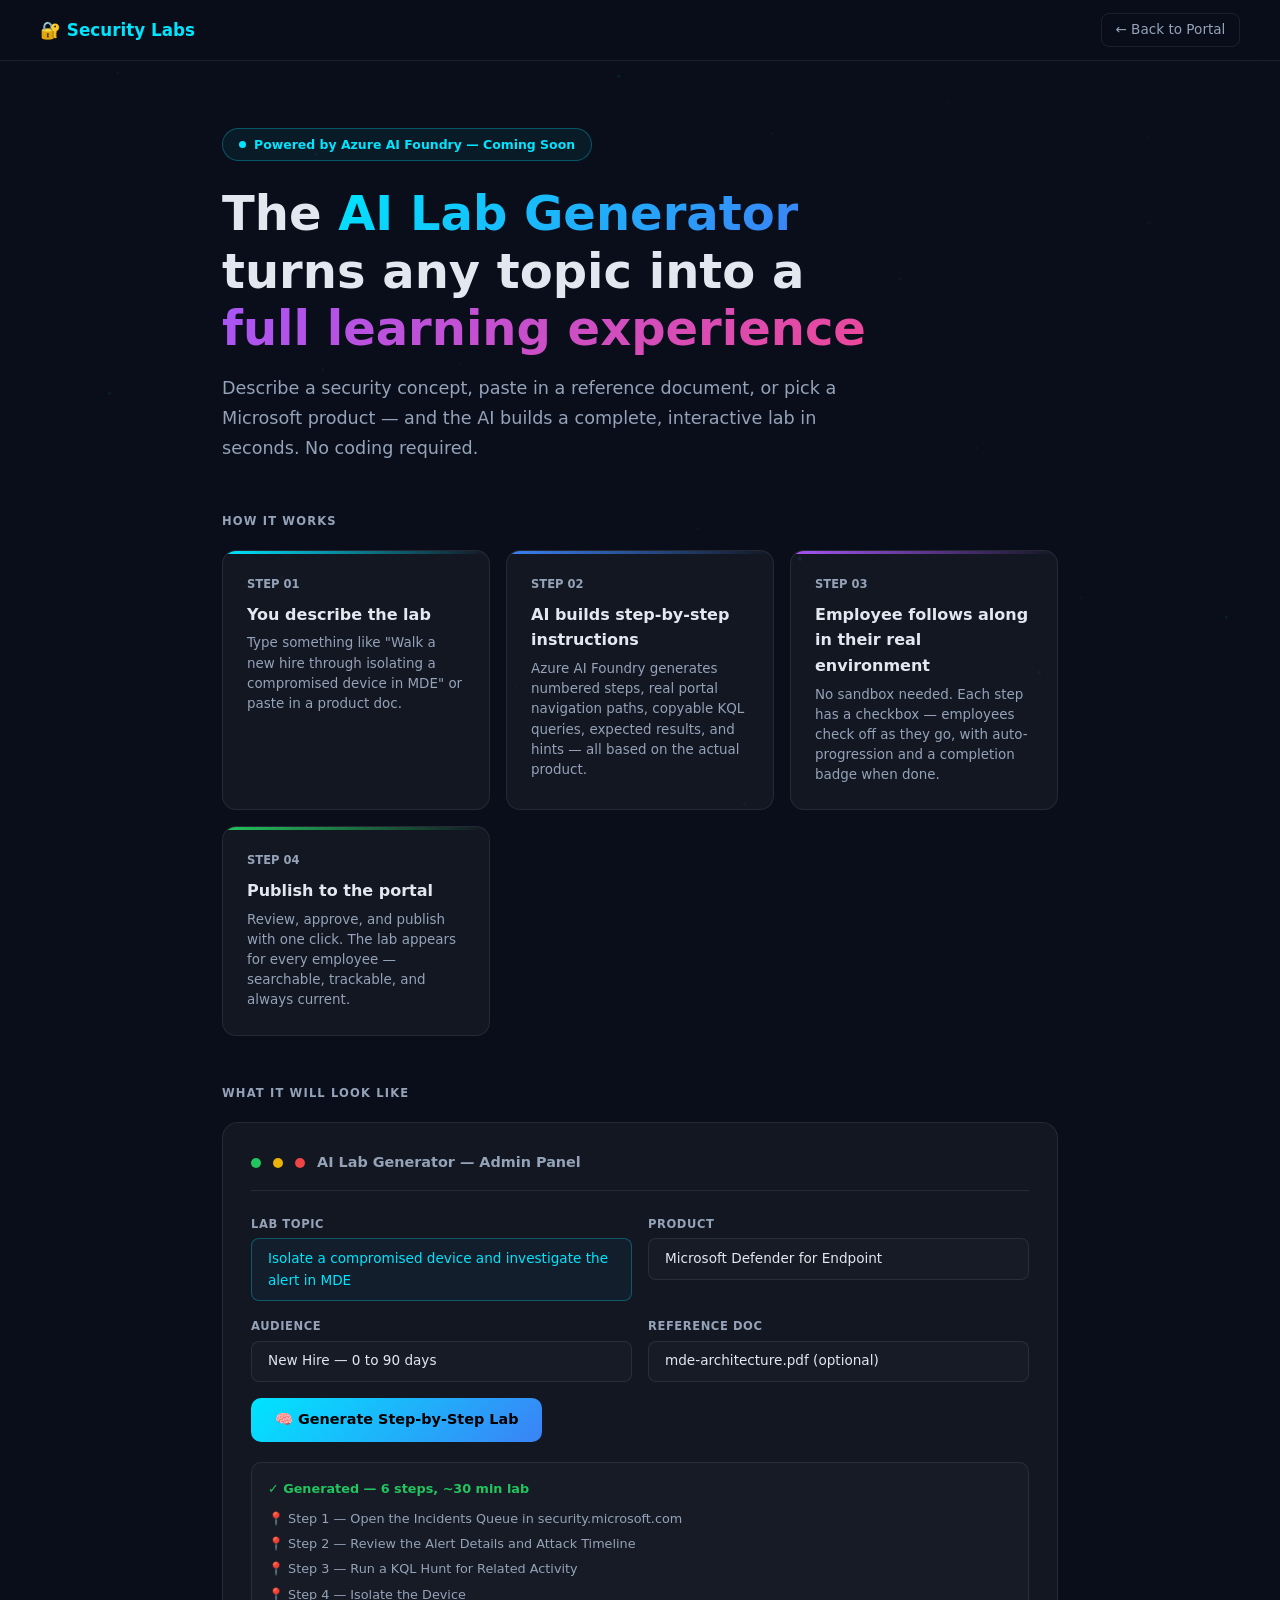
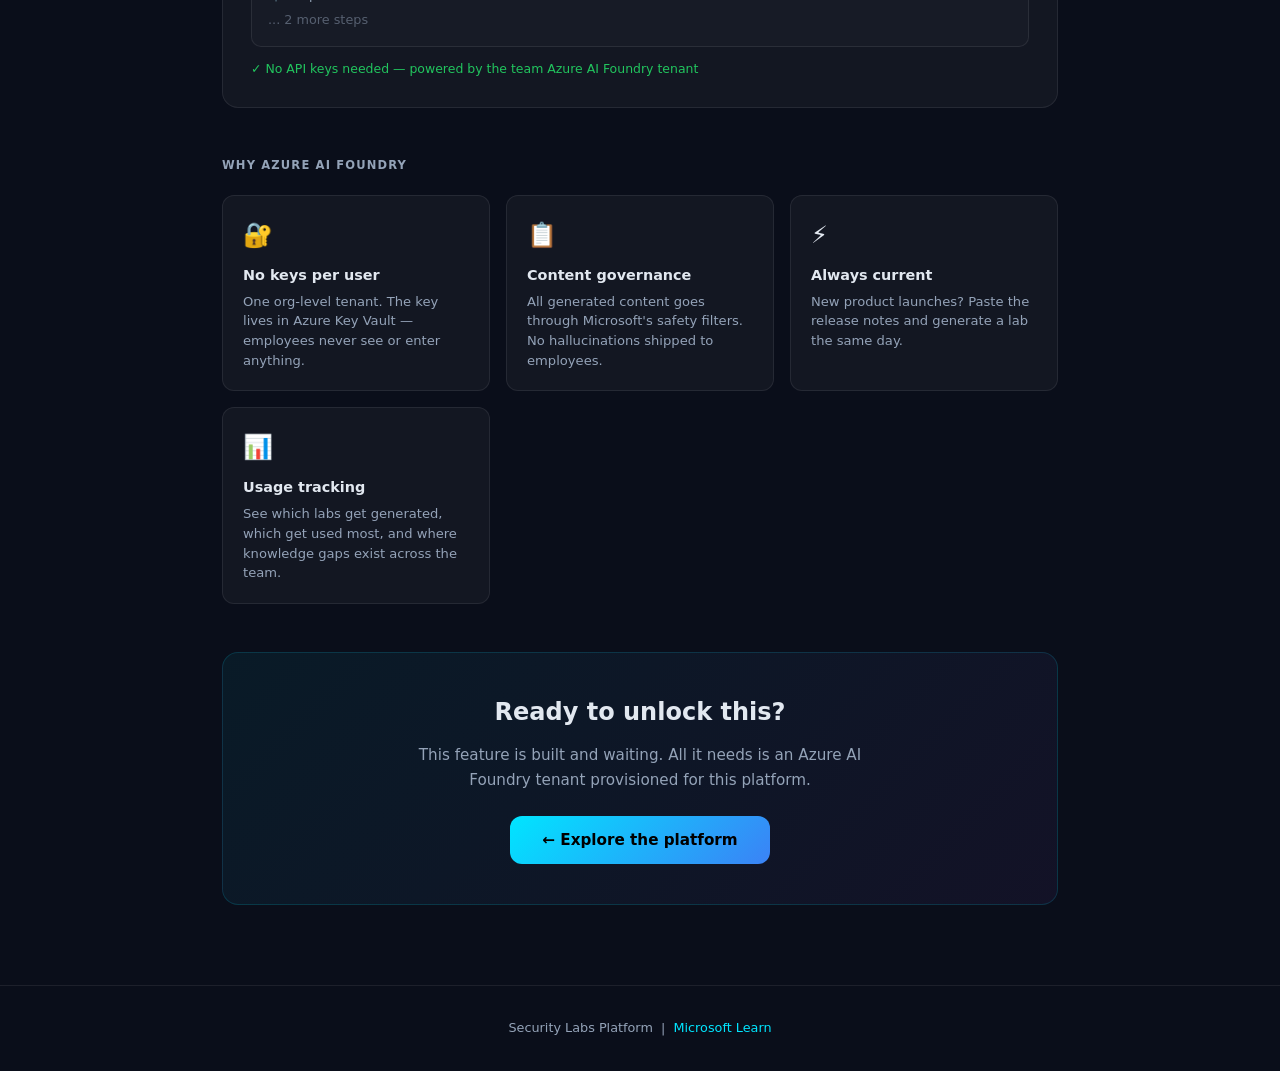
==== admin/index.html @ a8f0d3ee "Add hands-on step-by-step lab + update AI Generator preview - New lab: Investigate an MDE Alert (6 s" ====
<!DOCTYPE html>
<html lang="en">
<head>
<meta charset="UTF-8">
<meta name="viewport" content="width=device-width, initial-scale=1.0">
<title>AI Lab Generator — Coming Soon</title>
<style>
*,*::before,*::after{box-sizing:border-box;margin:0;padding:0}
:root{--bg:#0a0e1a;--bg2:#111827;--cyan:#00e5ff;--blue:#3b82f6;--purple:#a855f7;--green:#22c55e;--pink:#ec4899;--text:#e2e8f0;--text-dim:#94a3b8;--glass:rgba(255,255,255,.04);--border:rgba(255,255,255,.08)}
body{background:var(--bg);color:var(--text);font-family:'Segoe UI',system-ui,sans-serif;line-height:1.6;min-height:100vh}
::-webkit-scrollbar{width:6px}::-webkit-scrollbar-track{background:var(--bg)}::-webkit-scrollbar-thumb{background:rgba(0,229,255,.3);border-radius:3px}
nav{position:fixed;top:0;left:0;right:0;z-index:100;background:rgba(10,14,26,.92);backdrop-filter:blur(20px);border-bottom:1px solid var(--border);padding:0 2rem}
.nav-inner{max-width:1200px;margin:0 auto;display:flex;align-items:center;height:60px;gap:1rem}
.logo{font-size:1.05rem;font-weight:700;color:var(--cyan)}
.back{color:var(--text-dim);text-decoration:none;font-size:.85rem;margin-left:auto;padding:.35rem .85rem;border-radius:8px;border:1px solid var(--border);transition:all .2s}
.back:hover{color:var(--cyan);border-color:var(--cyan)}
#particles-canvas{position:fixed;top:0;left:0;width:100%;height:100%;pointer-events:none;z-index:0;opacity:.2}
.page{position:relative;z-index:1;max-width:900px;margin:0 auto;padding:8rem 2rem 5rem}

/* HERO */
.badge{display:inline-flex;align-items:center;gap:.5rem;padding:.35rem 1rem;border-radius:99px;border:1px solid rgba(0,229,255,.3);background:rgba(0,229,255,.06);font-size:.78rem;font-weight:600;color:var(--cyan);margin-bottom:1.5rem}
.badge .dot{width:7px;height:7px;border-radius:50%;background:var(--cyan);animation:pulse 2s infinite}
@keyframes pulse{0%,100%{opacity:1;transform:scale(1)}50%{opacity:.5;transform:scale(1.4)}}
h1{font-size:clamp(2rem,5vw,3rem);font-weight:800;line-height:1.2;margin-bottom:1rem}
h1 .g1{background:linear-gradient(135deg,var(--cyan),var(--blue));-webkit-background-clip:text;-webkit-text-fill-color:transparent}
h1 .g2{background:linear-gradient(135deg,var(--purple),var(--pink));-webkit-background-clip:text;-webkit-text-fill-color:transparent}
.hero-sub{font-size:1.1rem;color:var(--text-dim);max-width:620px;margin-bottom:3rem;line-height:1.7}

/* WHAT IT DOES */
.section-label{font-size:.72rem;font-weight:700;letter-spacing:.1em;text-transform:uppercase;color:var(--text-dim);margin-bottom:1.25rem}
.flow{display:grid;grid-template-columns:repeat(auto-fit,minmax(220px,1fr));gap:1rem;margin-bottom:3rem}
.flow-step{background:var(--glass);border:1px solid var(--border);border-radius:14px;padding:1.5rem;position:relative;overflow:hidden}
.flow-step::before{content:'';position:absolute;top:0;left:0;right:0;height:3px}
.flow-step.s1::before{background:linear-gradient(90deg,var(--cyan),transparent)}
.flow-step.s2::before{background:linear-gradient(90deg,var(--blue),transparent)}
.flow-step.s3::before{background:linear-gradient(90deg,var(--purple),transparent)}
.flow-step.s4::before{background:linear-gradient(90deg,var(--green),transparent)}
.step-num{font-size:.72rem;font-weight:700;color:var(--text-dim);margin-bottom:.5rem}
.step-title{font-size:1rem;font-weight:700;margin-bottom:.4rem}
.step-desc{font-size:.84rem;color:var(--text-dim);line-height:1.5}

/* MOCKUP */
.mockup{background:var(--glass);border:1px solid var(--border);border-radius:16px;padding:1.75rem;margin-bottom:3rem}
.mockup-header{display:flex;align-items:center;gap:.75rem;margin-bottom:1.5rem;padding-bottom:1rem;border-bottom:1px solid var(--border)}
.mockup-dot{width:10px;height:10px;border-radius:50%}
.mockup-title{font-size:.9rem;font-weight:600;color:var(--text-dim)}
.mockup-fields{display:grid;grid-template-columns:1fr 1fr;gap:1rem;margin-bottom:1rem}
@media(max-width:600px){.mockup-fields{grid-template-columns:1fr}}
.mfield{display:flex;flex-direction:column;gap:.3rem}
.mfield label{font-size:.72rem;font-weight:600;color:var(--text-dim);text-transform:uppercase;letter-spacing:.05em}
.mfield .mval{padding:.55rem 1rem;border-radius:8px;border:1px solid var(--border);background:rgba(255,255,255,.02);font-size:.85rem;color:var(--text)}
.mfield .mval.accent{border-color:rgba(0,229,255,.3);color:var(--cyan);background:rgba(0,229,255,.04)}
.mockup-btn{display:inline-flex;align-items:center;gap:.5rem;padding:.65rem 1.5rem;border-radius:10px;background:linear-gradient(135deg,var(--cyan),var(--blue));color:#000;font-size:.9rem;font-weight:700;border:none;cursor:default}
.no-key-note{display:flex;align-items:center;gap:.5rem;font-size:.78rem;color:var(--green);margin-top:.75rem}

/* WHY FOUNDRY */
.why-grid{display:grid;grid-template-columns:repeat(auto-fit,minmax(240px,1fr));gap:1rem;margin-bottom:3rem}
.why-card{background:var(--glass);border:1px solid var(--border);border-radius:12px;padding:1.25rem}
.why-icon{font-size:1.5rem;margin-bottom:.6rem}
.why-title{font-size:.9rem;font-weight:700;margin-bottom:.3rem}
.why-desc{font-size:.82rem;color:var(--text-dim);line-height:1.5}

/* CTA */
.cta{background:linear-gradient(135deg,rgba(0,229,255,.06),rgba(168,85,247,.06));border:1px solid rgba(0,229,255,.15);border-radius:16px;padding:2.5rem;text-align:center}
.cta h2{font-size:1.5rem;font-weight:800;margin-bottom:.75rem}
.cta p{color:var(--text-dim);margin-bottom:1.5rem;max-width:500px;margin-left:auto;margin-right:auto;font-size:.95rem}
.cta-btn{display:inline-flex;align-items:center;gap:.5rem;padding:.75rem 2rem;border-radius:12px;background:linear-gradient(135deg,var(--cyan),var(--blue));color:#000;font-size:.95rem;font-weight:700;text-decoration:none;transition:all .2s}
.cta-btn:hover{transform:translateY(-2px);box-shadow:0 8px 32px rgba(0,229,255,.25)}
footer{text-align:center;padding:2rem;border-top:1px solid var(--border);font-size:.8rem;color:var(--text-dim);position:relative;z-index:1}
footer a{color:var(--cyan);text-decoration:none}
@keyframes fadeUp{from{opacity:0;transform:translateY(20px)}to{opacity:1;transform:translateY(0)}}
.page>*{animation:fadeUp .5s ease forwards;opacity:0}
.page>*:nth-child(1){animation-delay:.05s}
.page>*:nth-child(2){animation-delay:.1s}
.page>*:nth-child(3){animation-delay:.15s}
.page>*:nth-child(4){animation-delay:.2s}
.page>*:nth-child(5){animation-delay:.25s}
.page>*:nth-child(6){animation-delay:.3s}
.page>*:nth-child(7){animation-delay:.35s}
</style>
</head>
<body>
<canvas id="particles-canvas"></canvas>
<nav><div class="nav-inner">
  <div class="logo">🔐 Security Labs</div>
  <a href="../index.html" class="back">← Back to Portal</a>
</div></nav>

<div class="page">

  <div class="badge"><span class="dot"></span> Powered by Azure AI Foundry — Coming Soon</div>

  <h1>The <span class="g1">AI Lab Generator</span><br>turns any topic into a<br><span class="g2">full learning experience</span></h1>
  <p class="hero-sub">Describe a security concept, paste in a reference document, or pick a Microsoft product — and the AI builds a complete, interactive lab in seconds. No coding required.</p>

  <p class="section-label">How it works</p>
  <div class="flow">
    <div class="flow-step s1">
      <div class="step-num">STEP 01</div>
      <div class="step-title">You describe the lab</div>
      <div class="step-desc">Type something like "Walk a new hire through isolating a compromised device in MDE" or paste in a product doc.</div>
    </div>
    <div class="flow-step s2">
      <div class="step-num">STEP 02</div>
      <div class="step-title">AI builds step-by-step instructions</div>
      <div class="step-desc">Azure AI Foundry generates numbered steps, real portal navigation paths, copyable KQL queries, expected results, and hints — all based on the actual product.</div>
    </div>
    <div class="flow-step s3">
      <div class="step-num">STEP 03</div>
      <div class="step-title">Employee follows along in their real environment</div>
      <div class="step-desc">No sandbox needed. Each step has a checkbox — employees check off as they go, with auto-progression and a completion badge when done.</div>
    </div>
    <div class="flow-step s4">
      <div class="step-num">STEP 04</div>
      <div class="step-title">Publish to the portal</div>
      <div class="step-desc">Review, approve, and publish with one click. The lab appears for every employee — searchable, trackable, and always current.</div>
    </div>
  </div>

  <p class="section-label">What it will look like</p>
  <div class="mockup">
    <div class="mockup-header">
      <div class="mockup-dot" style="background:#22c55e"></div>
      <div class="mockup-dot" style="background:#eab308"></div>
      <div class="mockup-dot" style="background:#ef4444"></div>
      <div class="mockup-title">AI Lab Generator — Admin Panel</div>
    </div>
    <div class="mockup-fields">
      <div class="mfield"><label>Lab Topic</label><div class="mval accent">Isolate a compromised device and investigate the alert in MDE</div></div>
      <div class="mfield"><label>Product</label><div class="mval">Microsoft Defender for Endpoint</div></div>
      <div class="mfield"><label>Audience</label><div class="mval">New Hire — 0 to 90 days</div></div>
      <div class="mfield"><label>Reference Doc</label><div class="mval">mde-architecture.pdf (optional)</div></div>
    </div>
    <div class="mockup-btn">🧠 Generate Step-by-Step Lab</div>
    <div style="margin-top:1.25rem;padding:1rem;background:rgba(255,255,255,.02);border:1px solid var(--border);border-radius:10px;font-size:.8rem">
      <div style="color:var(--green);font-weight:700;margin-bottom:.6rem">✓ Generated — 6 steps, ~30 min lab</div>
      <div style="color:var(--text-dim);display:flex;flex-direction:column;gap:.3rem">
        <div>📍 Step 1 — Open the Incidents Queue in security.microsoft.com</div>
        <div>📍 Step 2 — Review the Alert Details and Attack Timeline</div>
        <div>📍 Step 3 — Run a KQL Hunt for Related Activity</div>
        <div>📍 Step 4 — Isolate the Device</div>
        <div style="color:var(--text-dim);opacity:.5">... 2 more steps</div>
      </div>
    </div>
    <div class="no-key-note">✓ No API keys needed — powered by the team Azure AI Foundry tenant</div>
  </div>

  <p class="section-label">Why Azure AI Foundry</p>
  <div class="why-grid">
    <div class="why-card">
      <div class="why-icon">🔐</div>
      <div class="why-title">No keys per user</div>
      <div class="why-desc">One org-level tenant. The key lives in Azure Key Vault — employees never see or enter anything.</div>
    </div>
    <div class="why-card">
      <div class="why-icon">📋</div>
      <div class="why-title">Content governance</div>
      <div class="why-desc">All generated content goes through Microsoft's safety filters. No hallucinations shipped to employees.</div>
    </div>
    <div class="why-card">
      <div class="why-icon">⚡</div>
      <div class="why-title">Always current</div>
      <div class="why-desc">New product launches? Paste the release notes and generate a lab the same day.</div>
    </div>
    <div class="why-card">
      <div class="why-icon">📊</div>
      <div class="why-title">Usage tracking</div>
      <div class="why-desc">See which labs get generated, which get used most, and where knowledge gaps exist across the team.</div>
    </div>
  </div>

  <div class="cta">
    <h2>Ready to unlock this?</h2>
    <p>This feature is built and waiting. All it needs is an Azure AI Foundry tenant provisioned for this platform.</p>
    <a href="../index.html" class="cta-btn">← Explore the platform</a>
  </div>

</div>

<footer><p>Security Labs Platform &nbsp;|&nbsp; <a href="https://learn.microsoft.com" target="_blank">Microsoft Learn</a></p></footer>

<script>
const canvas = document.getElementById('particles-canvas');
const ctx = canvas.getContext('2d');
canvas.width = window.innerWidth; canvas.height = window.innerHeight;
window.addEventListener('resize', () => { canvas.width = window.innerWidth; canvas.height = window.innerHeight; });
const particles = Array.from({length:40}, () => ({
  x: Math.random()*canvas.width, y: Math.random()*canvas.height,
  vx:(Math.random()-.5)*.3, vy:(Math.random()-.5)*.3,
  size:Math.random()*1.5+.5,
  color:['#00e5ff','#3b82f6','#a855f7','#22c55e'][Math.floor(Math.random()*4)],
  alpha:Math.random()*.4+.1
}));
function hexToRgba(hex,a){hex=hex.replace('#','');const r=parseInt(hex.substring(0,2),16),g=parseInt(hex.substring(2,4),16),b=parseInt(hex.substring(4,6),16);return `rgba(${r},${g},${b},${a})`}
(function animate(){
  ctx.clearRect(0,0,canvas.width,canvas.height);
  particles.forEach(p=>{
    p.x+=p.vx; p.y+=p.vy;
    if(p.x<0||p.x>canvas.width)p.vx*=-1;
    if(p.y<0||p.y>canvas.height)p.vy*=-1;
    ctx.beginPath();ctx.arc(p.x,p.y,p.size,0,Math.PI*2);
    ctx.fillStyle=hexToRgba(p.color,p.alpha);ctx.fill();
  });
  requestAnimationFrame(animate);
})();
</script>
</body>
</html>
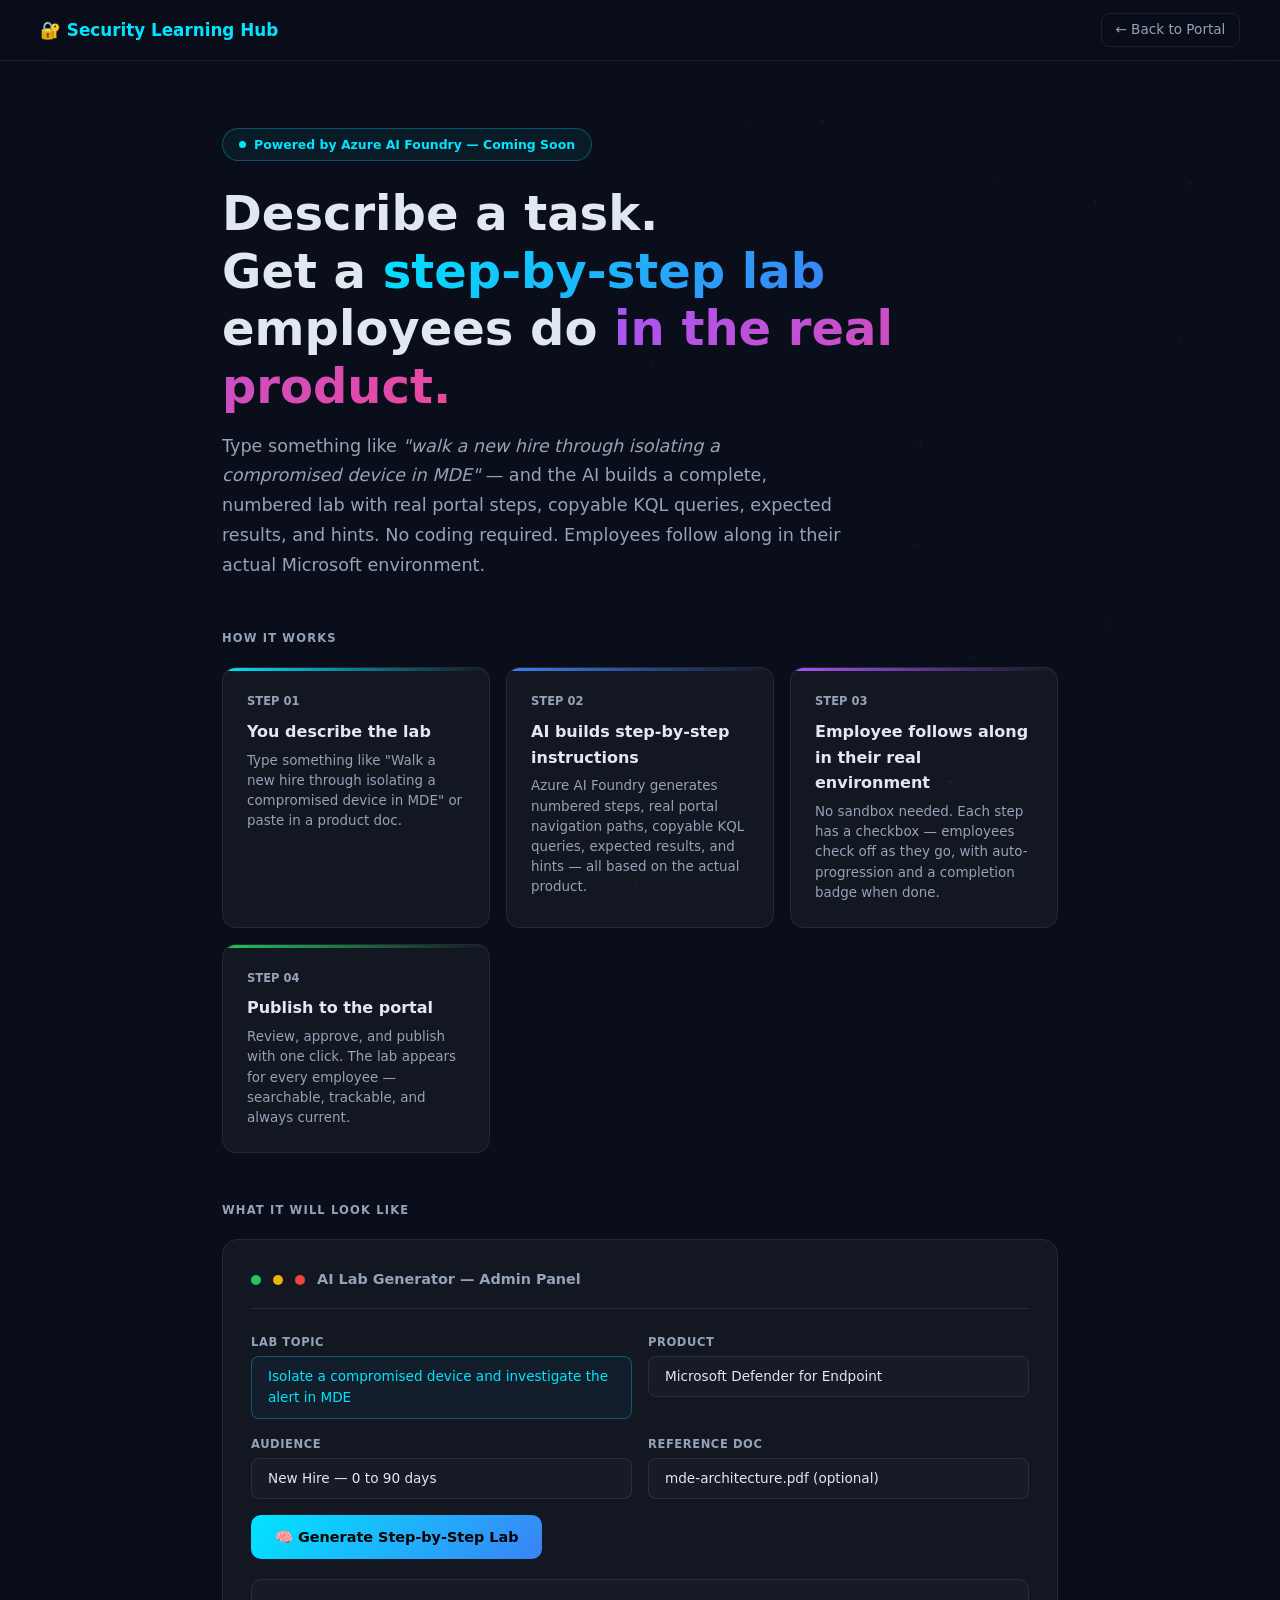
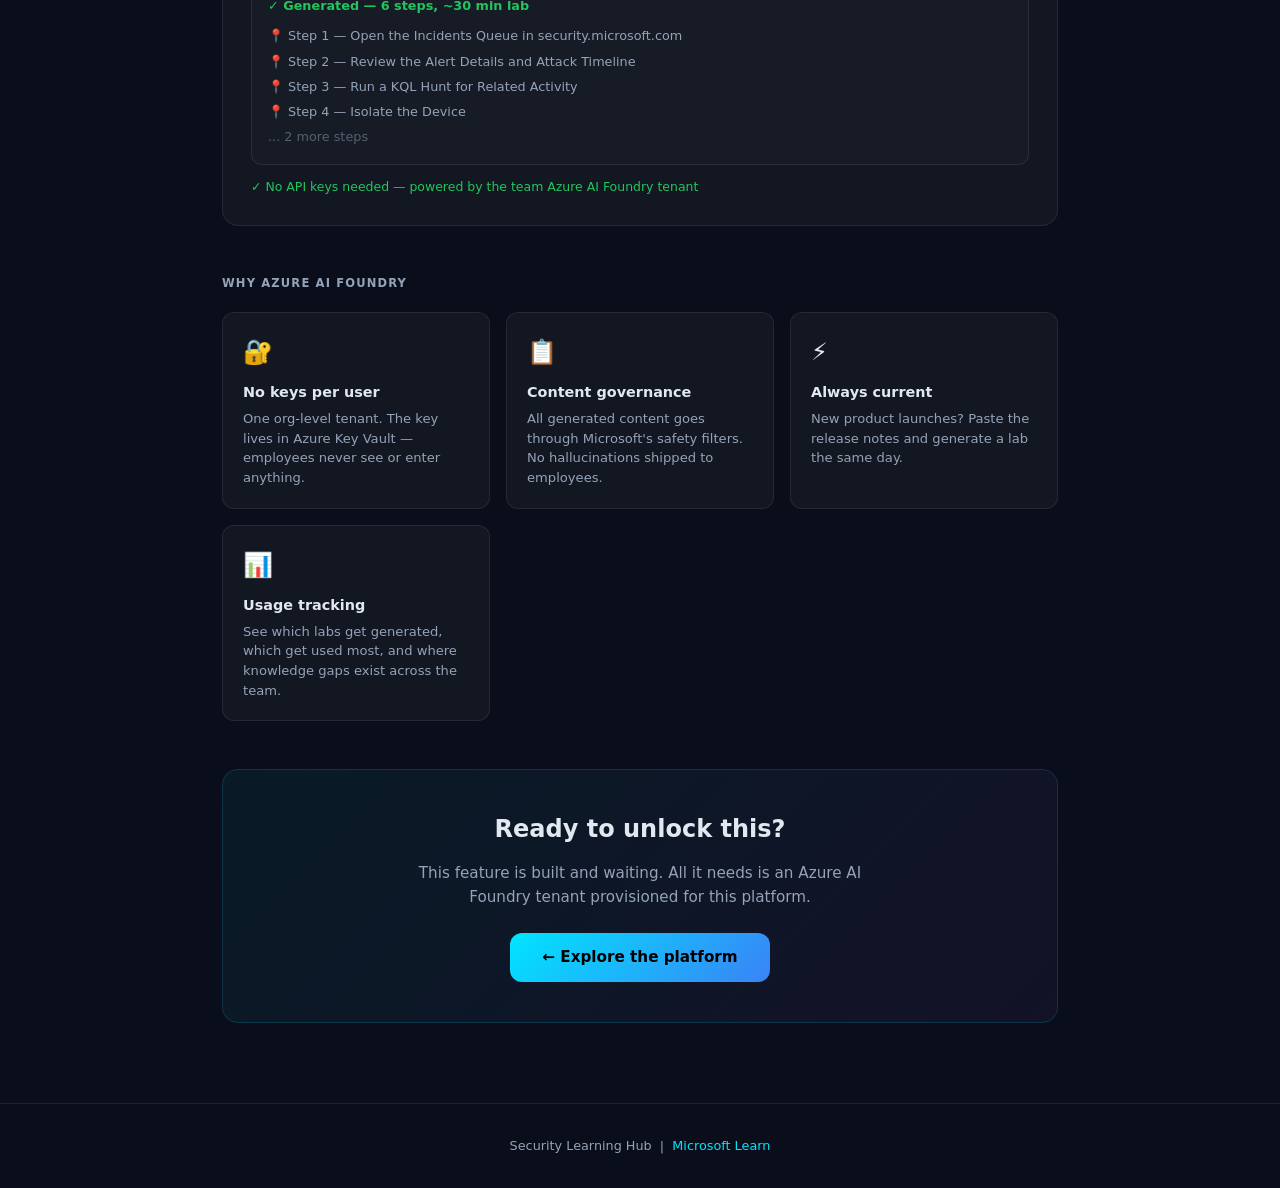
==== commit 05d96b11: "Rebrand to 'Your Security Learning Hub' + fix Hands On filter - Rename portal title, logo, hero, foo" ====
--- a/admin/index.html
+++ b/admin/index.html
@@ -82,7 +82,7 @@
 <body>
 <canvas id="particles-canvas"></canvas>
 <nav><div class="nav-inner">
-  <div class="logo">🔐 Security Labs</div>
+  <div class="logo">🔐 Security Learning Hub</div>
   <a href="../index.html" class="back">← Back to Portal</a>
 </div></nav>
 
@@ -90,8 +90,8 @@
 
   <div class="badge"><span class="dot"></span> Powered by Azure AI Foundry — Coming Soon</div>
 
-  <h1>The <span class="g1">AI Lab Generator</span><br>turns any topic into a<br><span class="g2">full learning experience</span></h1>
-  <p class="hero-sub">Describe a security concept, paste in a reference document, or pick a Microsoft product — and the AI builds a complete, interactive lab in seconds. No coding required.</p>
+  <h1>Describe a task.<br>Get a <span class="g1">step-by-step lab</span><br>employees do <span class="g2">in the real product.</span></h1>
+  <p class="hero-sub">Type something like <em>"walk a new hire through isolating a compromised device in MDE"</em> — and the AI builds a complete, numbered lab with real portal steps, copyable KQL queries, expected results, and hints. No coding required. Employees follow along in their actual Microsoft environment.</p>
 
   <p class="section-label">How it works</p>
   <div class="flow">
@@ -177,7 +177,7 @@
 
 </div>
 
-<footer><p>Security Labs Platform &nbsp;|&nbsp; <a href="https://learn.microsoft.com" target="_blank">Microsoft Learn</a></p></footer>
+<footer><p>Security Learning Hub &nbsp;|&nbsp; <a href="https://learn.microsoft.com" target="_blank">Microsoft Learn</a></p></footer>
 
 <script>
 const canvas = document.getElementById('particles-canvas');
@@ -206,3 +206,4 @@
 </script>
 </body>
 </html>
+
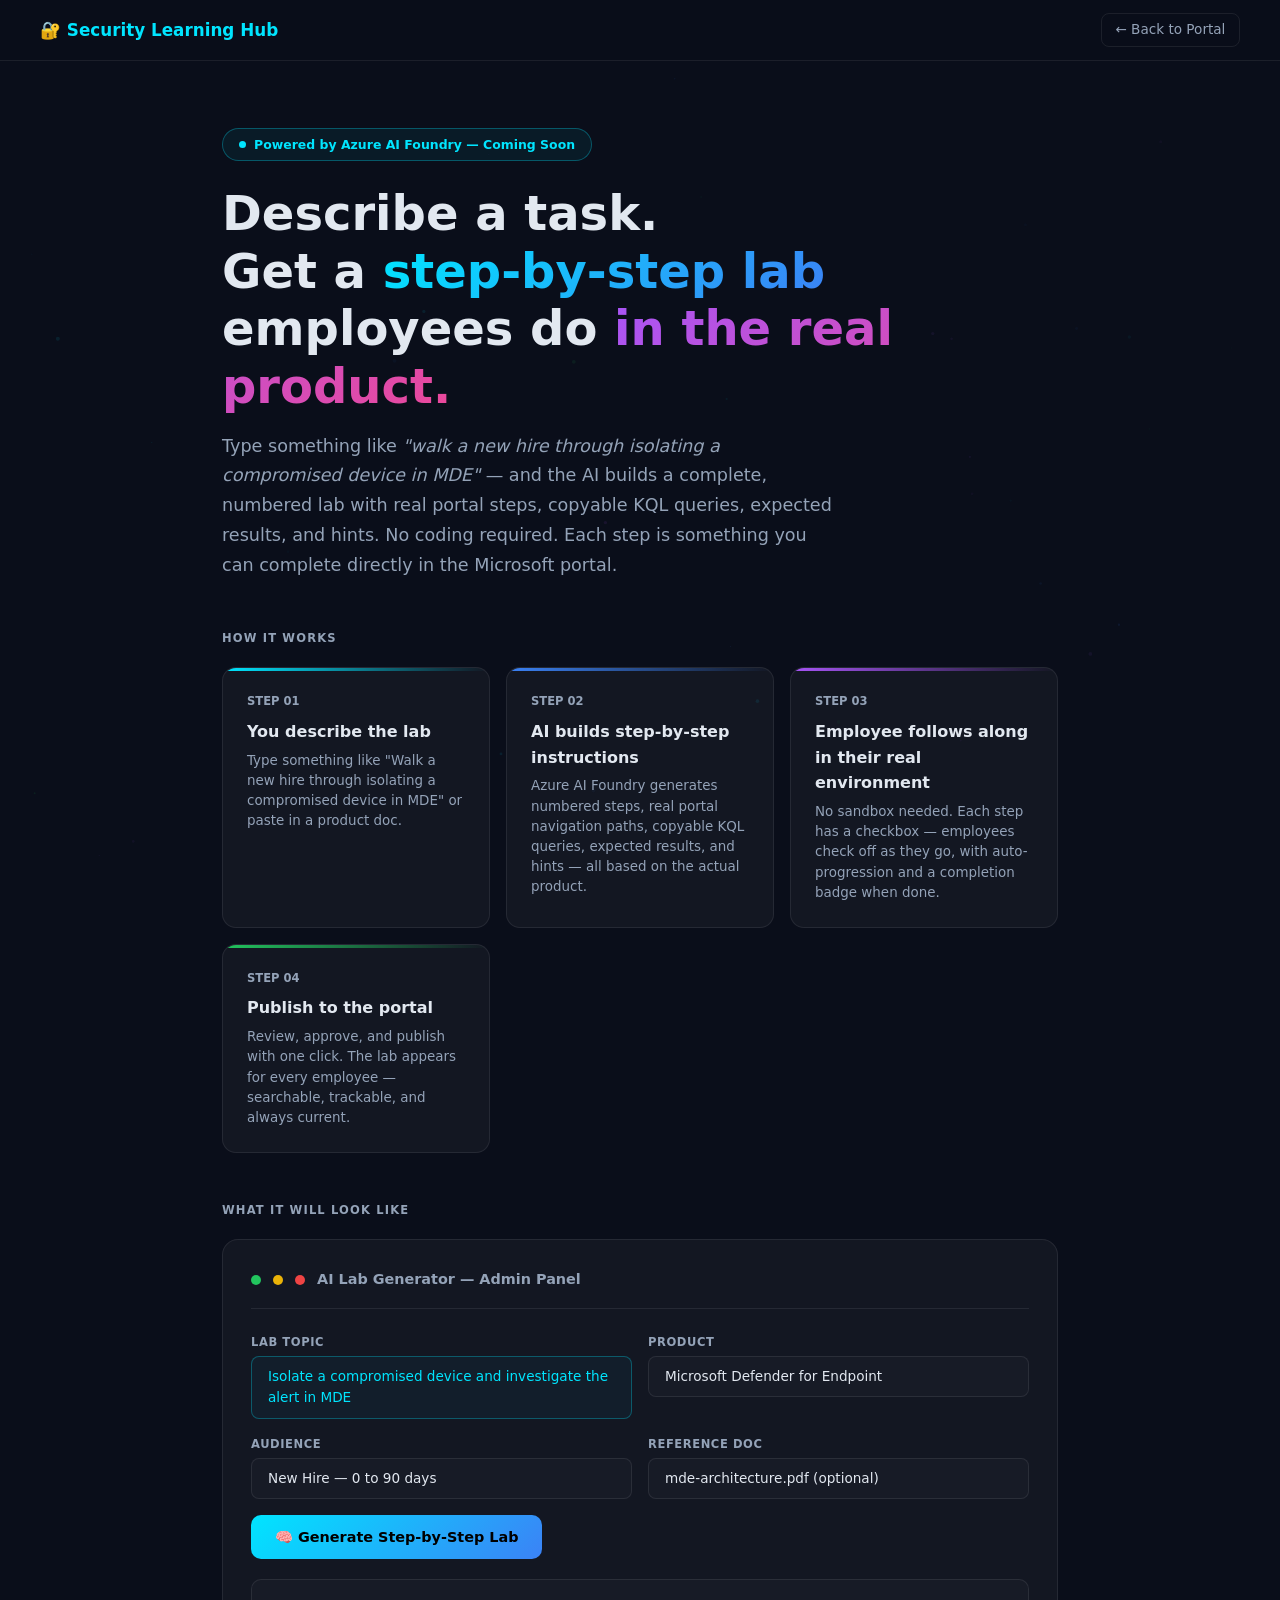
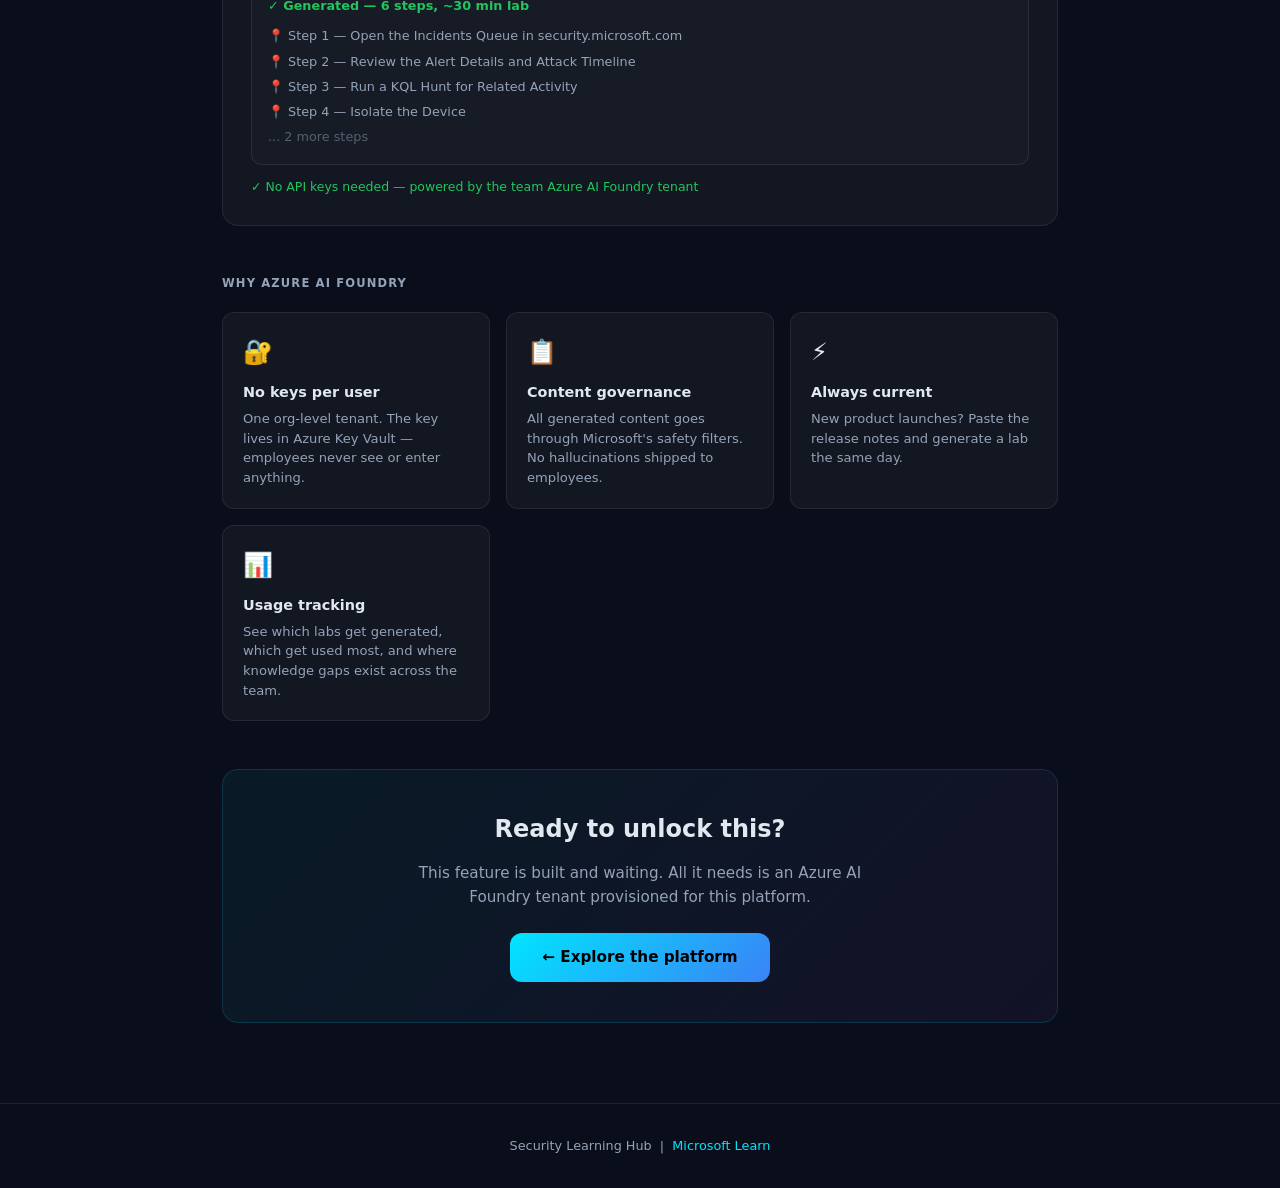
==== commit d334280d: "Fix copy on AI Generator page Co-authored-by: Copilot <223556219+Copilot@users.noreply.github.com>" ====
--- a/admin/index.html
+++ b/admin/index.html
@@ -91,7 +91,7 @@
   <div class="badge"><span class="dot"></span> Powered by Azure AI Foundry — Coming Soon</div>
 
   <h1>Describe a task.<br>Get a <span class="g1">step-by-step lab</span><br>employees do <span class="g2">in the real product.</span></h1>
-  <p class="hero-sub">Type something like <em>"walk a new hire through isolating a compromised device in MDE"</em> — and the AI builds a complete, numbered lab with real portal steps, copyable KQL queries, expected results, and hints. No coding required. Employees follow along in their actual Microsoft environment.</p>
+  <p class="hero-sub">Type something like <em>"walk a new hire through isolating a compromised device in MDE"</em> — and the AI builds a complete, numbered lab with real portal steps, copyable KQL queries, expected results, and hints. No coding required. Each step is something you can complete directly in the Microsoft portal.</p>
 
   <p class="section-label">How it works</p>
   <div class="flow">
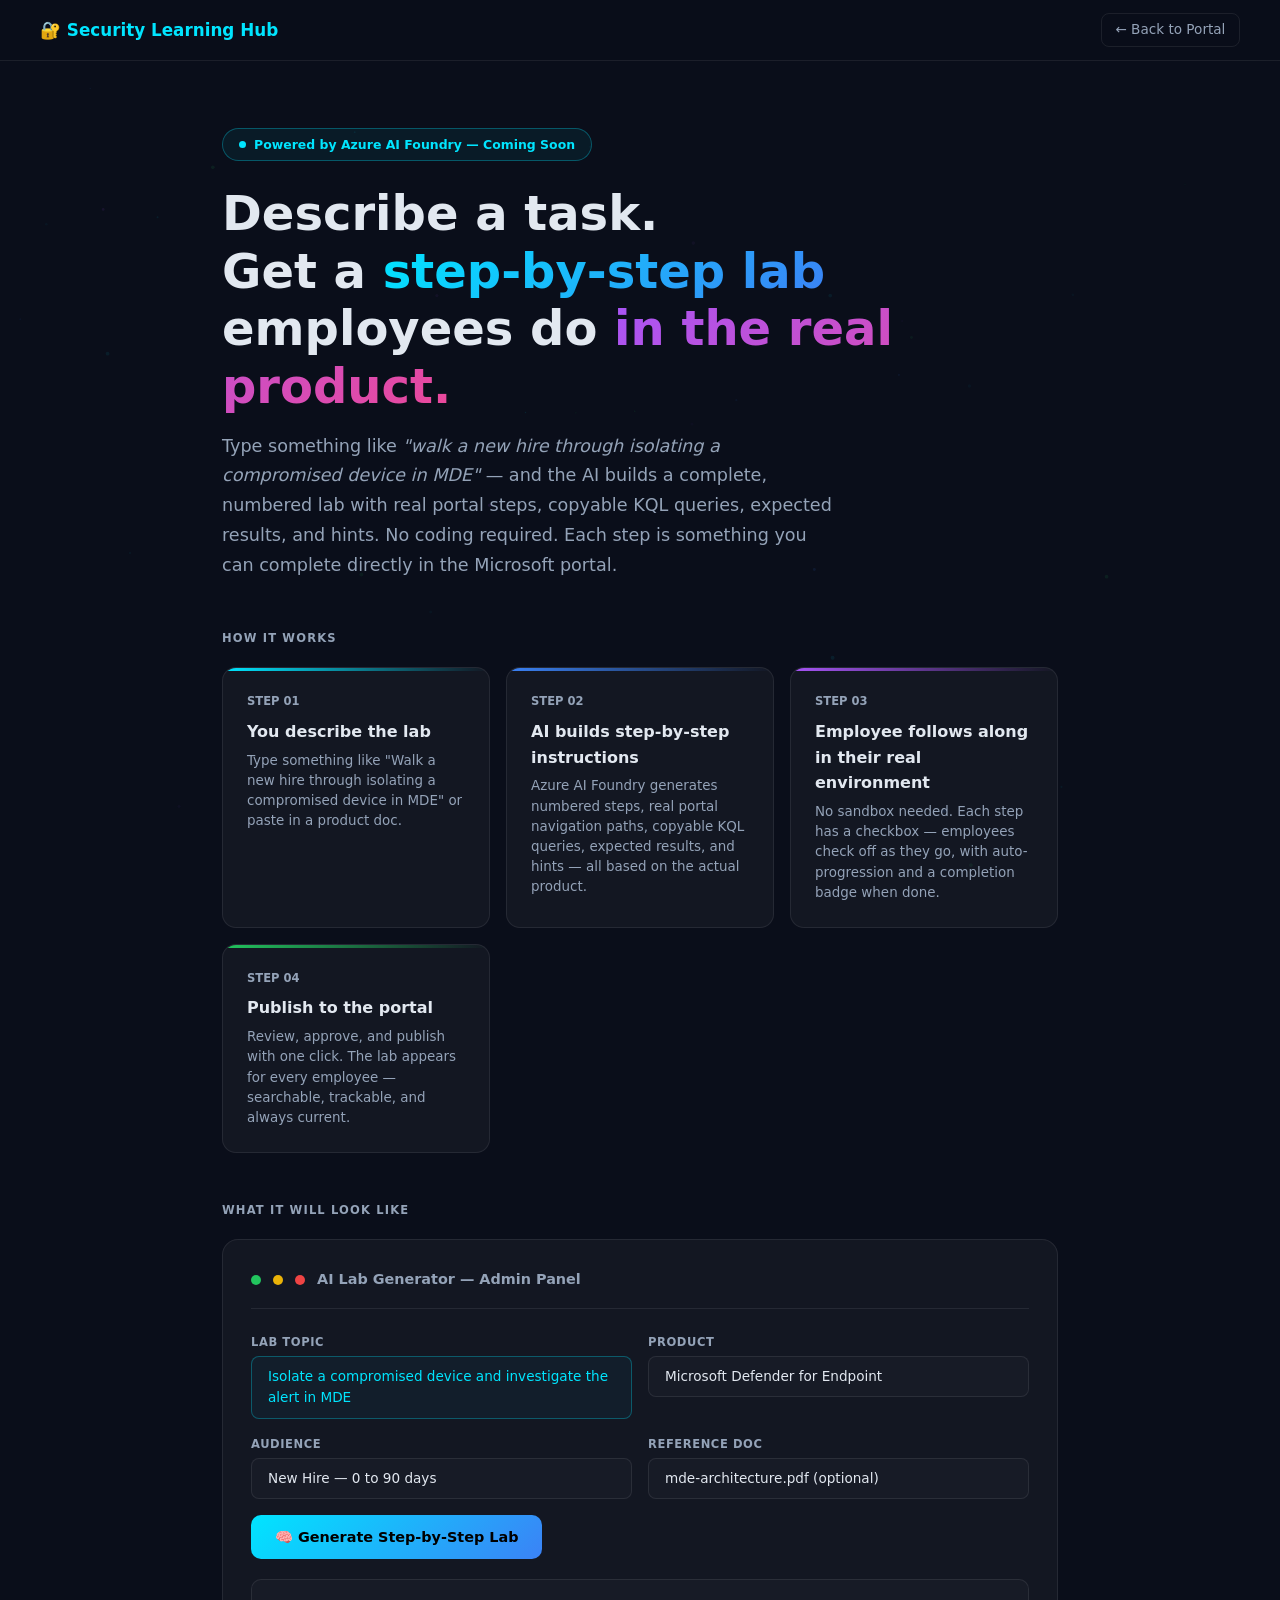
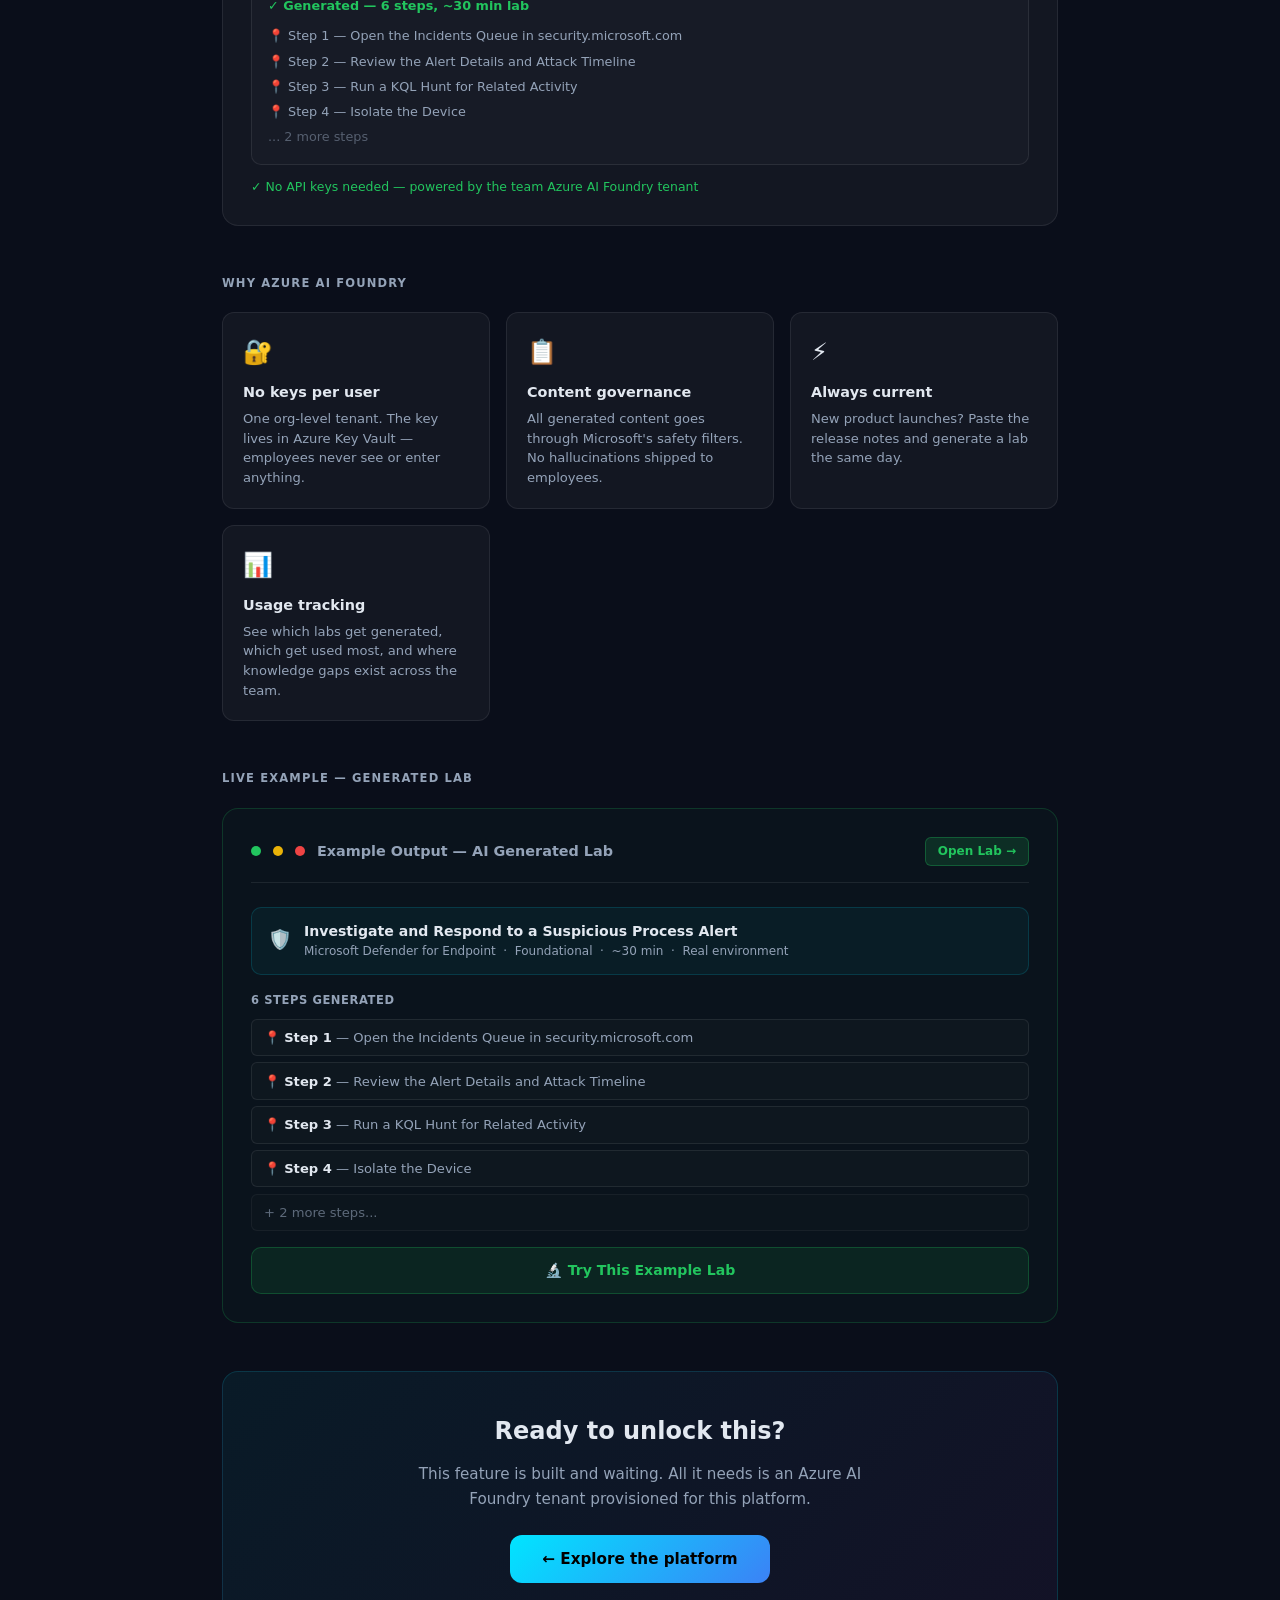
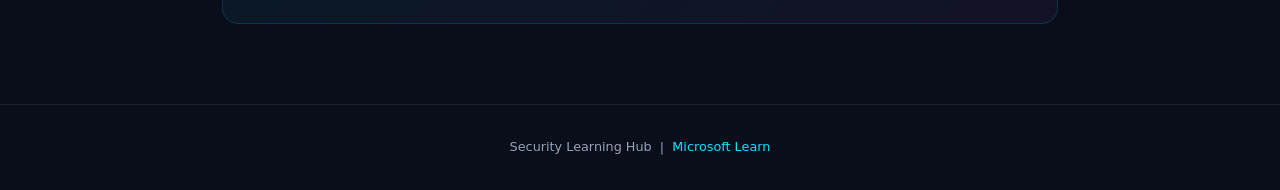
==== commit cbc82a76: "Move MDE example lab under AI Generator page - Remove lab-mde-investigate from portal manifest - Add" ====
--- a/admin/index.html
+++ b/admin/index.html
@@ -167,6 +167,33 @@
       <div class="why-title">Usage tracking</div>
       <div class="why-desc">See which labs get generated, which get used most, and where knowledge gaps exist across the team.</div>
     </div>
+  </div>
+
+  <p class="section-label">Live example — generated lab</p>
+  <div class="mockup" style="border-color:rgba(34,197,94,.2);background:rgba(34,197,94,.03)">
+    <div class="mockup-header">
+      <div class="mockup-dot" style="background:#22c55e"></div>
+      <div class="mockup-dot" style="background:#eab308"></div>
+      <div class="mockup-dot" style="background:#ef4444"></div>
+      <div class="mockup-title">Example Output — AI Generated Lab</div>
+      <a href="../labs/lab-mde-investigate/index.html" style="margin-left:auto;padding:.25rem .75rem;border-radius:6px;background:rgba(34,197,94,.15);color:#22c55e;font-size:.75rem;font-weight:700;text-decoration:none;border:1px solid rgba(34,197,94,.3)">Open Lab →</a>
+    </div>
+    <div style="display:flex;align-items:center;gap:.75rem;margin-bottom:1rem;padding:.75rem 1rem;background:rgba(0,229,255,.05);border:1px solid rgba(0,229,255,.15);border-radius:10px">
+      <span style="font-size:1.2rem">🛡️</span>
+      <div>
+        <div style="font-size:.88rem;font-weight:700;color:var(--text)">Investigate and Respond to a Suspicious Process Alert</div>
+        <div style="font-size:.75rem;color:var(--text-dim)">Microsoft Defender for Endpoint &nbsp;·&nbsp; Foundational &nbsp;·&nbsp; ~30 min &nbsp;·&nbsp; Real environment</div>
+      </div>
+    </div>
+    <div style="display:flex;flex-direction:column;gap:.4rem">
+      <div style="font-size:.72rem;font-weight:700;color:var(--text-dim);text-transform:uppercase;letter-spacing:.05em;margin-bottom:.2rem">6 Steps Generated</div>
+      <div style="font-size:.82rem;color:var(--text-dim);padding:.45rem .75rem;background:rgba(255,255,255,.02);border-radius:6px;border:1px solid var(--border)">📍 <strong style="color:var(--text)">Step 1</strong> — Open the Incidents Queue in security.microsoft.com</div>
+      <div style="font-size:.82rem;color:var(--text-dim);padding:.45rem .75rem;background:rgba(255,255,255,.02);border-radius:6px;border:1px solid var(--border)">📍 <strong style="color:var(--text)">Step 2</strong> — Review the Alert Details and Attack Timeline</div>
+      <div style="font-size:.82rem;color:var(--text-dim);padding:.45rem .75rem;background:rgba(255,255,255,.02);border-radius:6px;border:1px solid var(--border)">📍 <strong style="color:var(--text)">Step 3</strong> — Run a KQL Hunt for Related Activity</div>
+      <div style="font-size:.82rem;color:var(--text-dim);padding:.45rem .75rem;background:rgba(255,255,255,.02);border-radius:6px;border:1px solid var(--border)">📍 <strong style="color:var(--text)">Step 4</strong> — Isolate the Device</div>
+      <div style="font-size:.82rem;color:var(--text-dim);padding:.45rem .75rem;background:rgba(255,255,255,.02);border-radius:6px;border:1px solid var(--border);opacity:.6">+ 2 more steps...</div>
+    </div>
+    <a href="../labs/lab-mde-investigate/index.html" style="display:flex;align-items:center;justify-content:center;gap:.5rem;margin-top:1rem;padding:.7rem;border-radius:10px;background:rgba(34,197,94,.1);border:1px solid rgba(34,197,94,.25);color:#22c55e;font-size:.88rem;font-weight:700;text-decoration:none;transition:all .2s">🔬 Try This Example Lab</a>
   </div>
 
   <div class="cta">
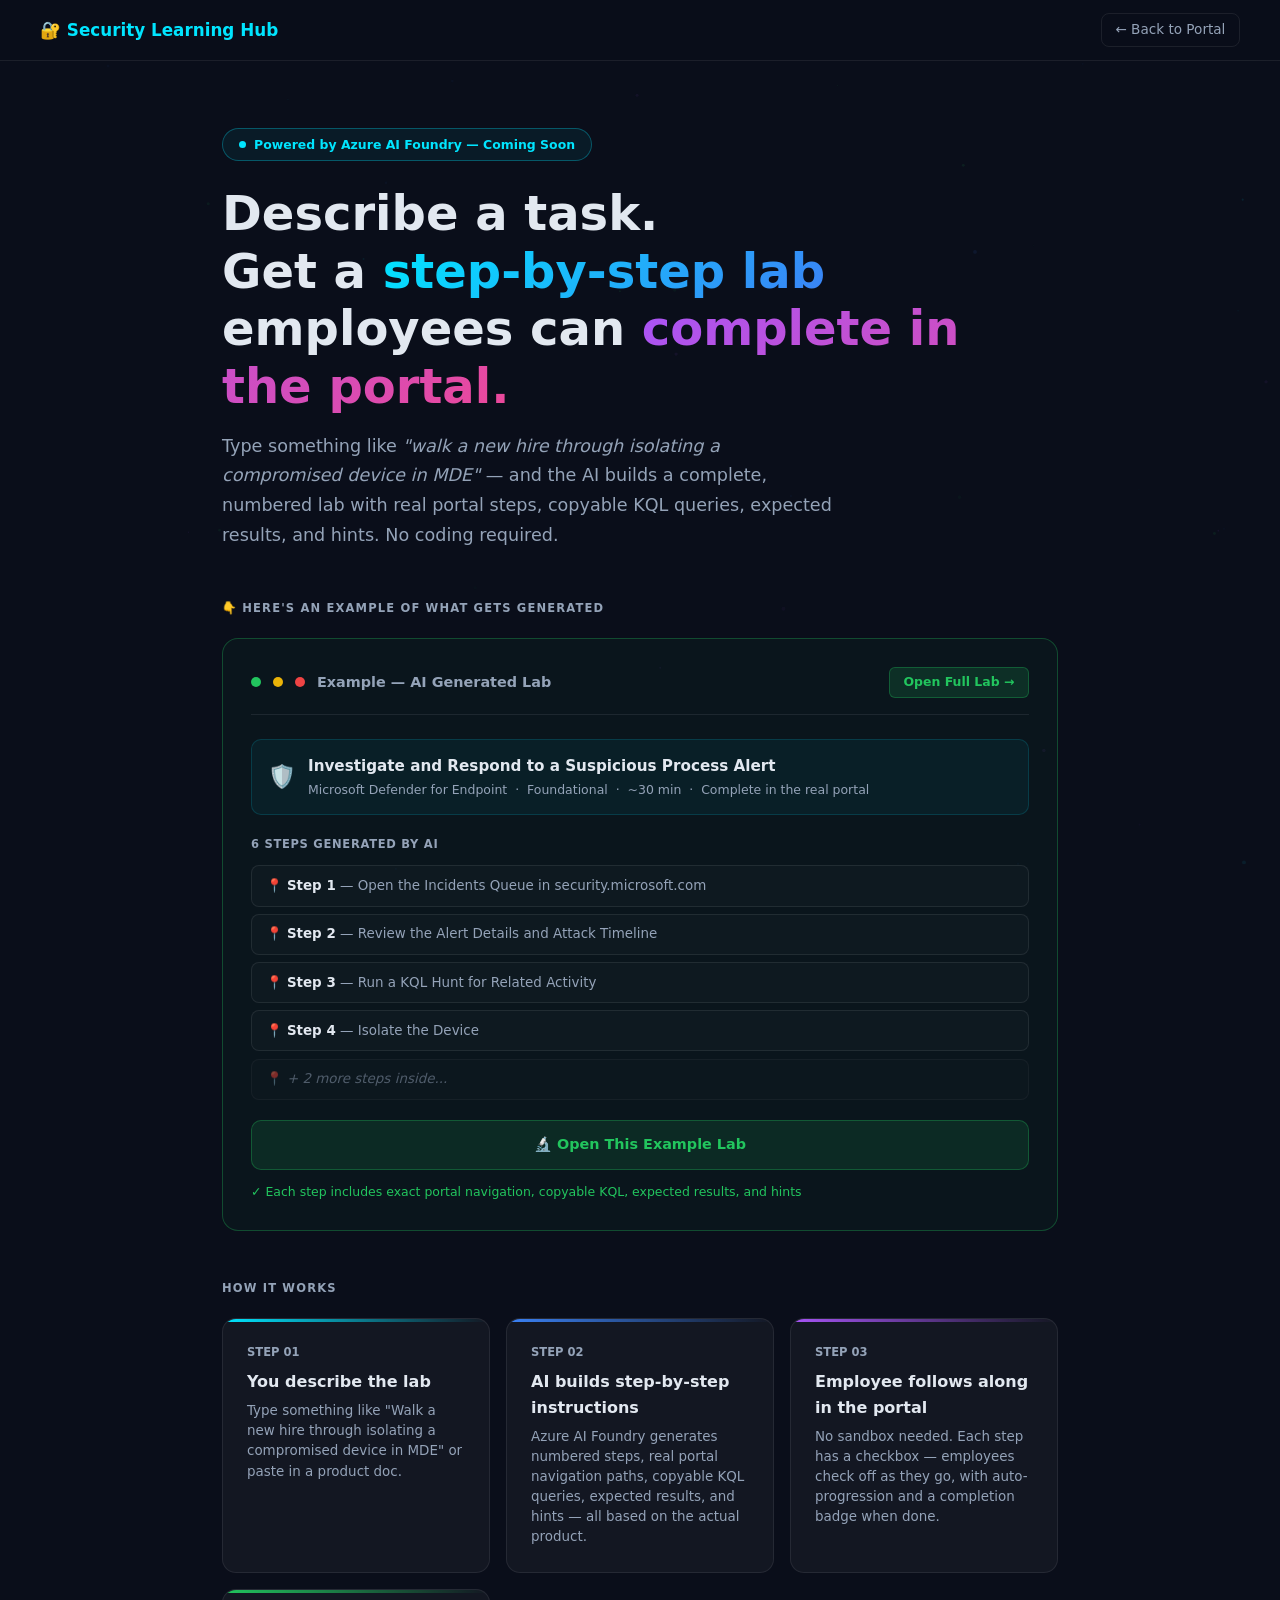
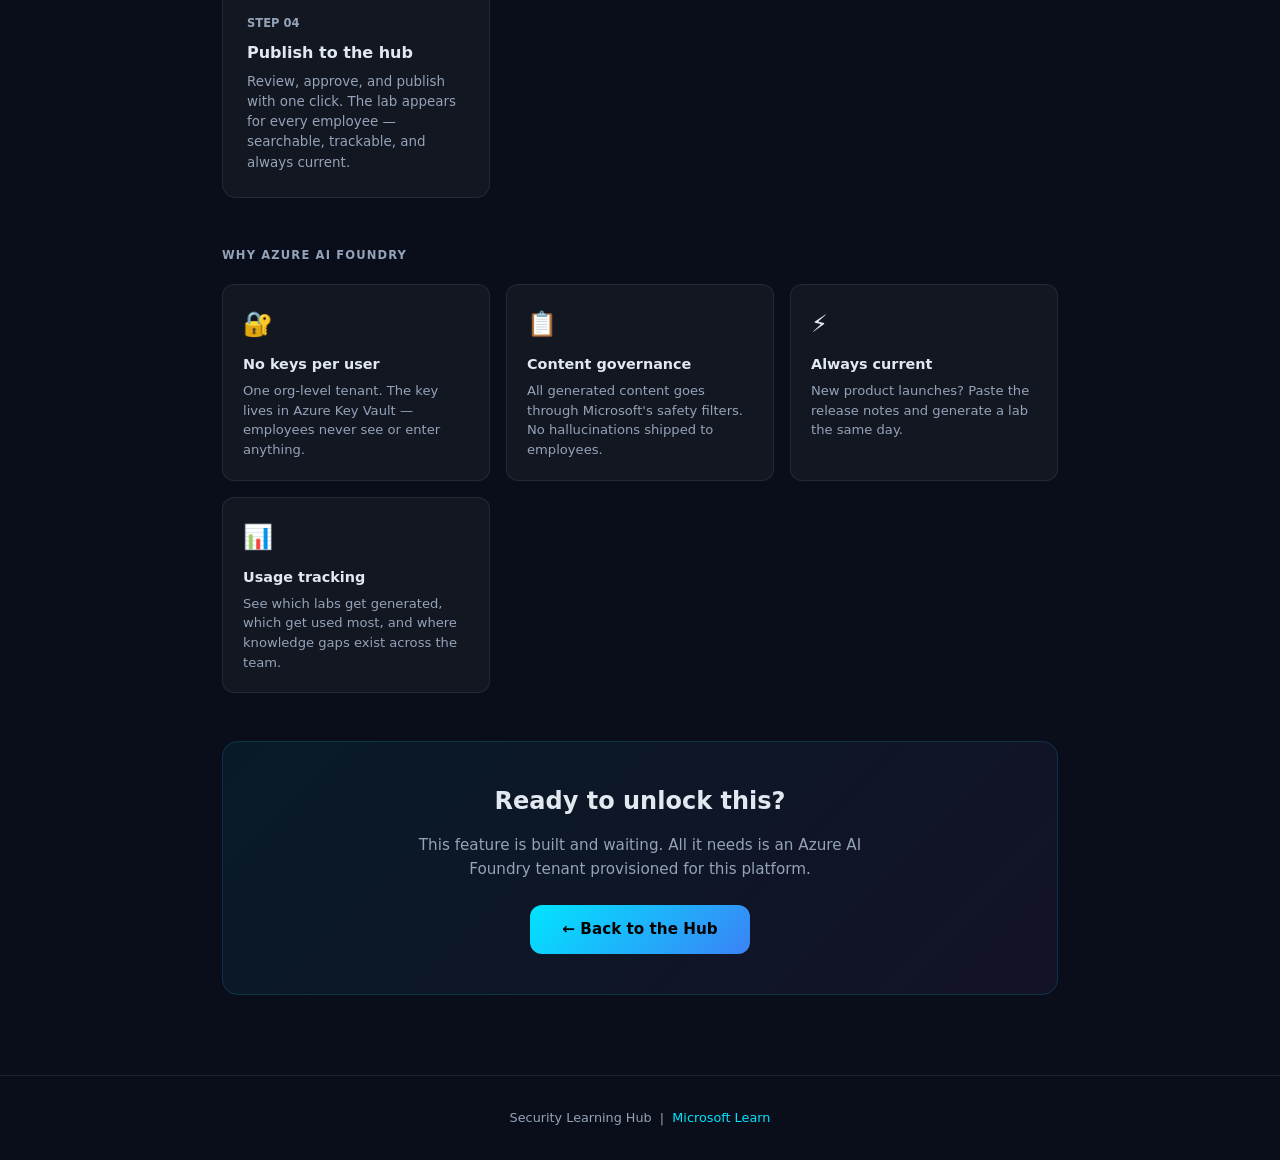
==== commit 0b81b2b5: "Move example lab to top of AI Generator page + fix copy - Example lab is now first thing you see aft" ====
--- a/admin/index.html
+++ b/admin/index.html
@@ -90,8 +90,36 @@
 
   <div class="badge"><span class="dot"></span> Powered by Azure AI Foundry — Coming Soon</div>
 
-  <h1>Describe a task.<br>Get a <span class="g1">step-by-step lab</span><br>employees do <span class="g2">in the real product.</span></h1>
-  <p class="hero-sub">Type something like <em>"walk a new hire through isolating a compromised device in MDE"</em> — and the AI builds a complete, numbered lab with real portal steps, copyable KQL queries, expected results, and hints. No coding required. Each step is something you can complete directly in the Microsoft portal.</p>
+  <h1>Describe a task.<br>Get a <span class="g1">step-by-step lab</span><br>employees can <span class="g2">complete in the portal.</span></h1>
+  <p class="hero-sub">Type something like <em>"walk a new hire through isolating a compromised device in MDE"</em> — and the AI builds a complete, numbered lab with real portal steps, copyable KQL queries, expected results, and hints. No coding required.</p>
+
+  <p class="section-label">👇 Here's an example of what gets generated</p>
+  <div class="mockup" style="border-color:rgba(34,197,94,.3);background:rgba(34,197,94,.04);margin-bottom:3rem">
+    <div class="mockup-header">
+      <div class="mockup-dot" style="background:#22c55e"></div>
+      <div class="mockup-dot" style="background:#eab308"></div>
+      <div class="mockup-dot" style="background:#ef4444"></div>
+      <div class="mockup-title">Example — AI Generated Lab</div>
+      <a href="../labs/lab-mde-investigate/index.html" style="margin-left:auto;padding:.3rem .85rem;border-radius:6px;background:rgba(34,197,94,.15);color:#22c55e;font-size:.78rem;font-weight:700;text-decoration:none;border:1px solid rgba(34,197,94,.3)">Open Full Lab →</a>
+    </div>
+    <div style="display:flex;align-items:center;gap:.75rem;margin-bottom:1.25rem;padding:.85rem 1rem;background:rgba(0,229,255,.05);border:1px solid rgba(0,229,255,.15);border-radius:10px">
+      <span style="font-size:1.4rem">🛡️</span>
+      <div>
+        <div style="font-size:.95rem;font-weight:700;color:var(--text)">Investigate and Respond to a Suspicious Process Alert</div>
+        <div style="font-size:.78rem;color:var(--text-dim);margin-top:.15rem">Microsoft Defender for Endpoint &nbsp;·&nbsp; Foundational &nbsp;·&nbsp; ~30 min &nbsp;·&nbsp; Complete in the real portal</div>
+      </div>
+    </div>
+    <div style="display:flex;flex-direction:column;gap:.45rem;margin-bottom:1.25rem">
+      <div style="font-size:.72rem;font-weight:700;color:var(--text-dim);text-transform:uppercase;letter-spacing:.06em;margin-bottom:.3rem">6 Steps Generated by AI</div>
+      <div style="font-size:.84rem;color:var(--text-dim);padding:.55rem .85rem;background:rgba(255,255,255,.02);border-radius:8px;border:1px solid var(--border)">📍 <strong style="color:var(--text)">Step 1</strong> — Open the Incidents Queue in security.microsoft.com</div>
+      <div style="font-size:.84rem;color:var(--text-dim);padding:.55rem .85rem;background:rgba(255,255,255,.02);border-radius:8px;border:1px solid var(--border)">📍 <strong style="color:var(--text)">Step 2</strong> — Review the Alert Details and Attack Timeline</div>
+      <div style="font-size:.84rem;color:var(--text-dim);padding:.55rem .85rem;background:rgba(255,255,255,.02);border-radius:8px;border:1px solid var(--border)">📍 <strong style="color:var(--text)">Step 3</strong> — Run a KQL Hunt for Related Activity</div>
+      <div style="font-size:.84rem;color:var(--text-dim);padding:.55rem .85rem;background:rgba(255,255,255,.02);border-radius:8px;border:1px solid var(--border)">📍 <strong style="color:var(--text)">Step 4</strong> — Isolate the Device</div>
+      <div style="font-size:.84rem;color:var(--text-dim);padding:.55rem .85rem;background:rgba(255,255,255,.02);border-radius:8px;border:1px solid var(--border);opacity:.5">📍 <em>+ 2 more steps inside...</em></div>
+    </div>
+    <a href="../labs/lab-mde-investigate/index.html" style="display:flex;align-items:center;justify-content:center;gap:.5rem;padding:.8rem;border-radius:10px;background:rgba(34,197,94,.12);border:1px solid rgba(34,197,94,.3);color:#22c55e;font-size:.9rem;font-weight:700;text-decoration:none">🔬 Open This Example Lab</a>
+    <div class="no-key-note" style="margin-top:.75rem">✓ Each step includes exact portal navigation, copyable KQL, expected results, and hints</div>
+  </div>
 
   <p class="section-label">How it works</p>
   <div class="flow">
@@ -107,42 +135,14 @@
     </div>
     <div class="flow-step s3">
       <div class="step-num">STEP 03</div>
-      <div class="step-title">Employee follows along in their real environment</div>
+      <div class="step-title">Employee follows along in the portal</div>
       <div class="step-desc">No sandbox needed. Each step has a checkbox — employees check off as they go, with auto-progression and a completion badge when done.</div>
     </div>
     <div class="flow-step s4">
       <div class="step-num">STEP 04</div>
-      <div class="step-title">Publish to the portal</div>
+      <div class="step-title">Publish to the hub</div>
       <div class="step-desc">Review, approve, and publish with one click. The lab appears for every employee — searchable, trackable, and always current.</div>
     </div>
-  </div>
-
-  <p class="section-label">What it will look like</p>
-  <div class="mockup">
-    <div class="mockup-header">
-      <div class="mockup-dot" style="background:#22c55e"></div>
-      <div class="mockup-dot" style="background:#eab308"></div>
-      <div class="mockup-dot" style="background:#ef4444"></div>
-      <div class="mockup-title">AI Lab Generator — Admin Panel</div>
-    </div>
-    <div class="mockup-fields">
-      <div class="mfield"><label>Lab Topic</label><div class="mval accent">Isolate a compromised device and investigate the alert in MDE</div></div>
-      <div class="mfield"><label>Product</label><div class="mval">Microsoft Defender for Endpoint</div></div>
-      <div class="mfield"><label>Audience</label><div class="mval">New Hire — 0 to 90 days</div></div>
-      <div class="mfield"><label>Reference Doc</label><div class="mval">mde-architecture.pdf (optional)</div></div>
-    </div>
-    <div class="mockup-btn">🧠 Generate Step-by-Step Lab</div>
-    <div style="margin-top:1.25rem;padding:1rem;background:rgba(255,255,255,.02);border:1px solid var(--border);border-radius:10px;font-size:.8rem">
-      <div style="color:var(--green);font-weight:700;margin-bottom:.6rem">✓ Generated — 6 steps, ~30 min lab</div>
-      <div style="color:var(--text-dim);display:flex;flex-direction:column;gap:.3rem">
-        <div>📍 Step 1 — Open the Incidents Queue in security.microsoft.com</div>
-        <div>📍 Step 2 — Review the Alert Details and Attack Timeline</div>
-        <div>📍 Step 3 — Run a KQL Hunt for Related Activity</div>
-        <div>📍 Step 4 — Isolate the Device</div>
-        <div style="color:var(--text-dim);opacity:.5">... 2 more steps</div>
-      </div>
-    </div>
-    <div class="no-key-note">✓ No API keys needed — powered by the team Azure AI Foundry tenant</div>
   </div>
 
   <p class="section-label">Why Azure AI Foundry</p>
@@ -169,37 +169,10 @@
     </div>
   </div>
 
-  <p class="section-label">Live example — generated lab</p>
-  <div class="mockup" style="border-color:rgba(34,197,94,.2);background:rgba(34,197,94,.03)">
-    <div class="mockup-header">
-      <div class="mockup-dot" style="background:#22c55e"></div>
-      <div class="mockup-dot" style="background:#eab308"></div>
-      <div class="mockup-dot" style="background:#ef4444"></div>
-      <div class="mockup-title">Example Output — AI Generated Lab</div>
-      <a href="../labs/lab-mde-investigate/index.html" style="margin-left:auto;padding:.25rem .75rem;border-radius:6px;background:rgba(34,197,94,.15);color:#22c55e;font-size:.75rem;font-weight:700;text-decoration:none;border:1px solid rgba(34,197,94,.3)">Open Lab →</a>
-    </div>
-    <div style="display:flex;align-items:center;gap:.75rem;margin-bottom:1rem;padding:.75rem 1rem;background:rgba(0,229,255,.05);border:1px solid rgba(0,229,255,.15);border-radius:10px">
-      <span style="font-size:1.2rem">🛡️</span>
-      <div>
-        <div style="font-size:.88rem;font-weight:700;color:var(--text)">Investigate and Respond to a Suspicious Process Alert</div>
-        <div style="font-size:.75rem;color:var(--text-dim)">Microsoft Defender for Endpoint &nbsp;·&nbsp; Foundational &nbsp;·&nbsp; ~30 min &nbsp;·&nbsp; Real environment</div>
-      </div>
-    </div>
-    <div style="display:flex;flex-direction:column;gap:.4rem">
-      <div style="font-size:.72rem;font-weight:700;color:var(--text-dim);text-transform:uppercase;letter-spacing:.05em;margin-bottom:.2rem">6 Steps Generated</div>
-      <div style="font-size:.82rem;color:var(--text-dim);padding:.45rem .75rem;background:rgba(255,255,255,.02);border-radius:6px;border:1px solid var(--border)">📍 <strong style="color:var(--text)">Step 1</strong> — Open the Incidents Queue in security.microsoft.com</div>
-      <div style="font-size:.82rem;color:var(--text-dim);padding:.45rem .75rem;background:rgba(255,255,255,.02);border-radius:6px;border:1px solid var(--border)">📍 <strong style="color:var(--text)">Step 2</strong> — Review the Alert Details and Attack Timeline</div>
-      <div style="font-size:.82rem;color:var(--text-dim);padding:.45rem .75rem;background:rgba(255,255,255,.02);border-radius:6px;border:1px solid var(--border)">📍 <strong style="color:var(--text)">Step 3</strong> — Run a KQL Hunt for Related Activity</div>
-      <div style="font-size:.82rem;color:var(--text-dim);padding:.45rem .75rem;background:rgba(255,255,255,.02);border-radius:6px;border:1px solid var(--border)">📍 <strong style="color:var(--text)">Step 4</strong> — Isolate the Device</div>
-      <div style="font-size:.82rem;color:var(--text-dim);padding:.45rem .75rem;background:rgba(255,255,255,.02);border-radius:6px;border:1px solid var(--border);opacity:.6">+ 2 more steps...</div>
-    </div>
-    <a href="../labs/lab-mde-investigate/index.html" style="display:flex;align-items:center;justify-content:center;gap:.5rem;margin-top:1rem;padding:.7rem;border-radius:10px;background:rgba(34,197,94,.1);border:1px solid rgba(34,197,94,.25);color:#22c55e;font-size:.88rem;font-weight:700;text-decoration:none;transition:all .2s">🔬 Try This Example Lab</a>
-  </div>
-
   <div class="cta">
     <h2>Ready to unlock this?</h2>
     <p>This feature is built and waiting. All it needs is an Azure AI Foundry tenant provisioned for this platform.</p>
-    <a href="../index.html" class="cta-btn">← Explore the platform</a>
+    <a href="../index.html" class="cta-btn">← Back to the Hub</a>
   </div>
 
 </div>
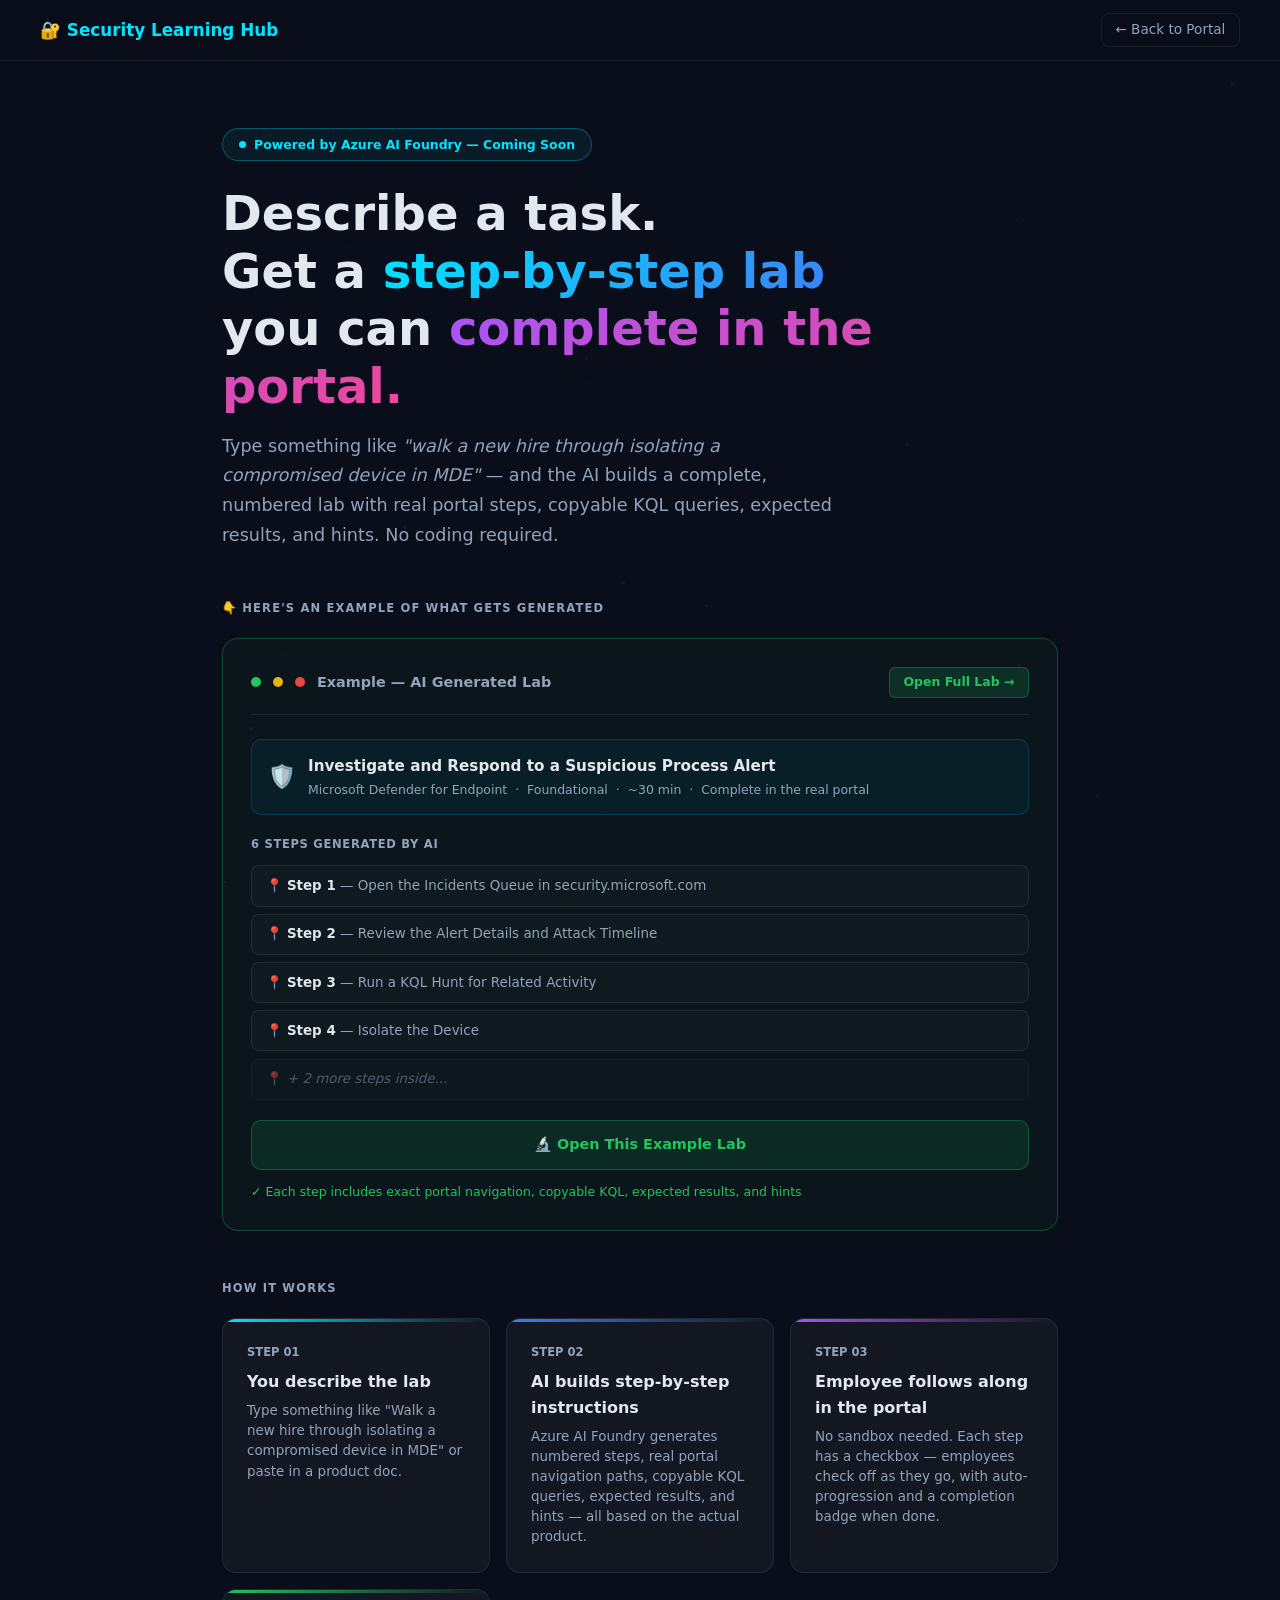
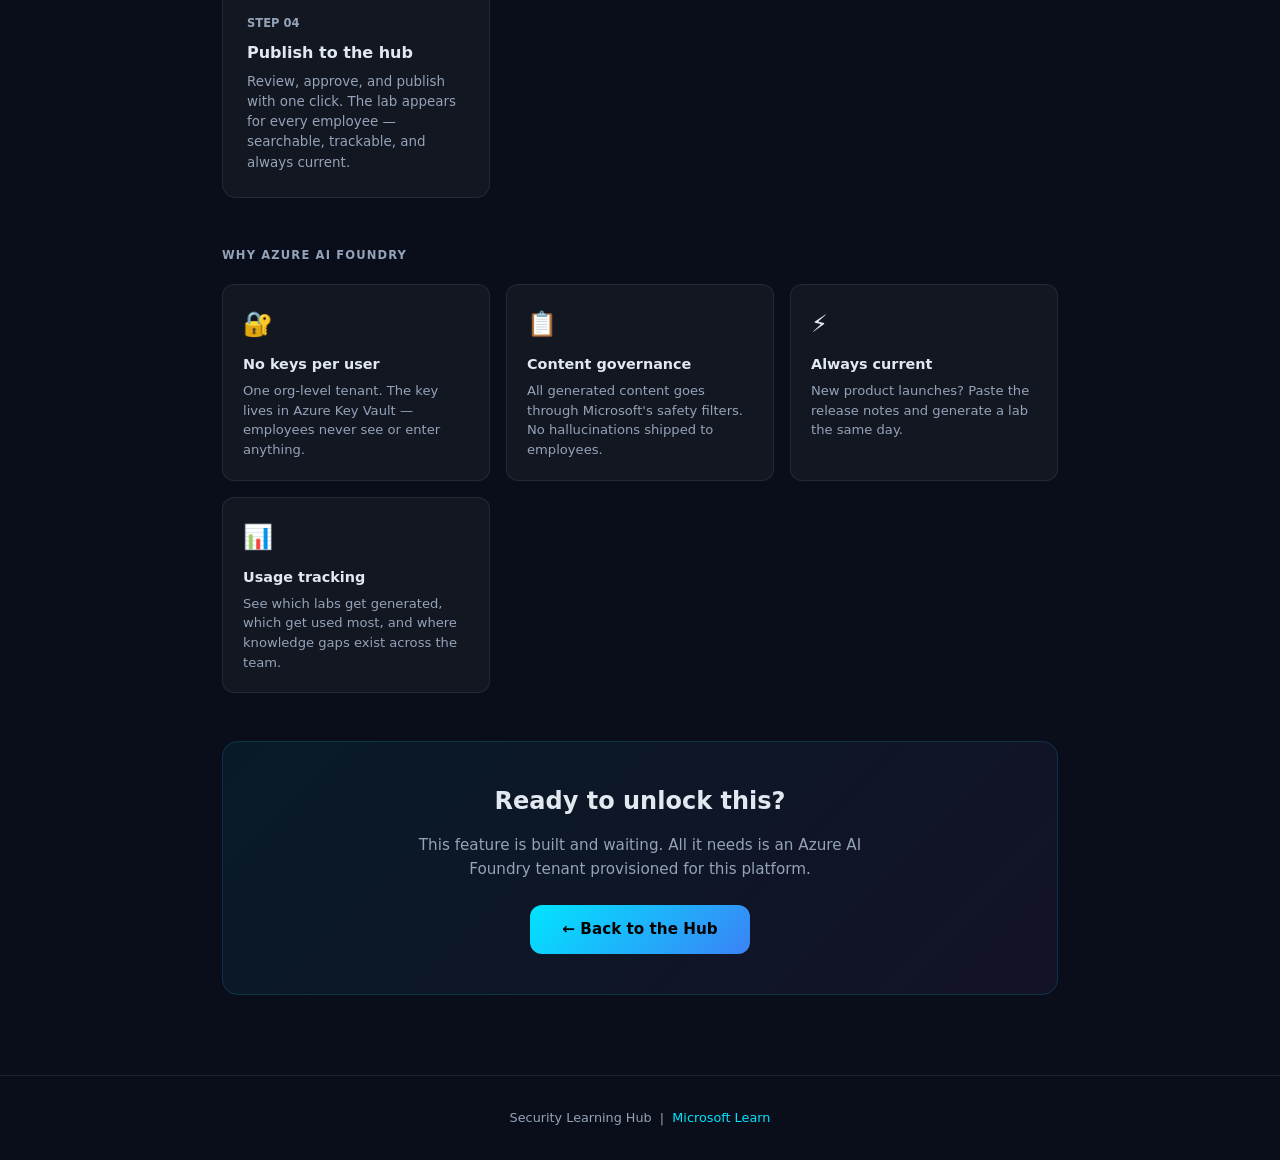
==== commit 648e8189: "Fix hero copy: employees -> you Co-authored-by: Copilot <223556219+Copilot@users.noreply.github.com>" ====
--- a/admin/index.html
+++ b/admin/index.html
@@ -90,7 +90,7 @@
 
   <div class="badge"><span class="dot"></span> Powered by Azure AI Foundry — Coming Soon</div>
 
-  <h1>Describe a task.<br>Get a <span class="g1">step-by-step lab</span><br>employees can <span class="g2">complete in the portal.</span></h1>
+  <h1>Describe a task.<br>Get a <span class="g1">step-by-step lab</span><br>you can <span class="g2">complete in the portal.</span></h1>
   <p class="hero-sub">Type something like <em>"walk a new hire through isolating a compromised device in MDE"</em> — and the AI builds a complete, numbered lab with real portal steps, copyable KQL queries, expected results, and hints. No coding required.</p>
 
   <p class="section-label">👇 Here's an example of what gets generated</p>
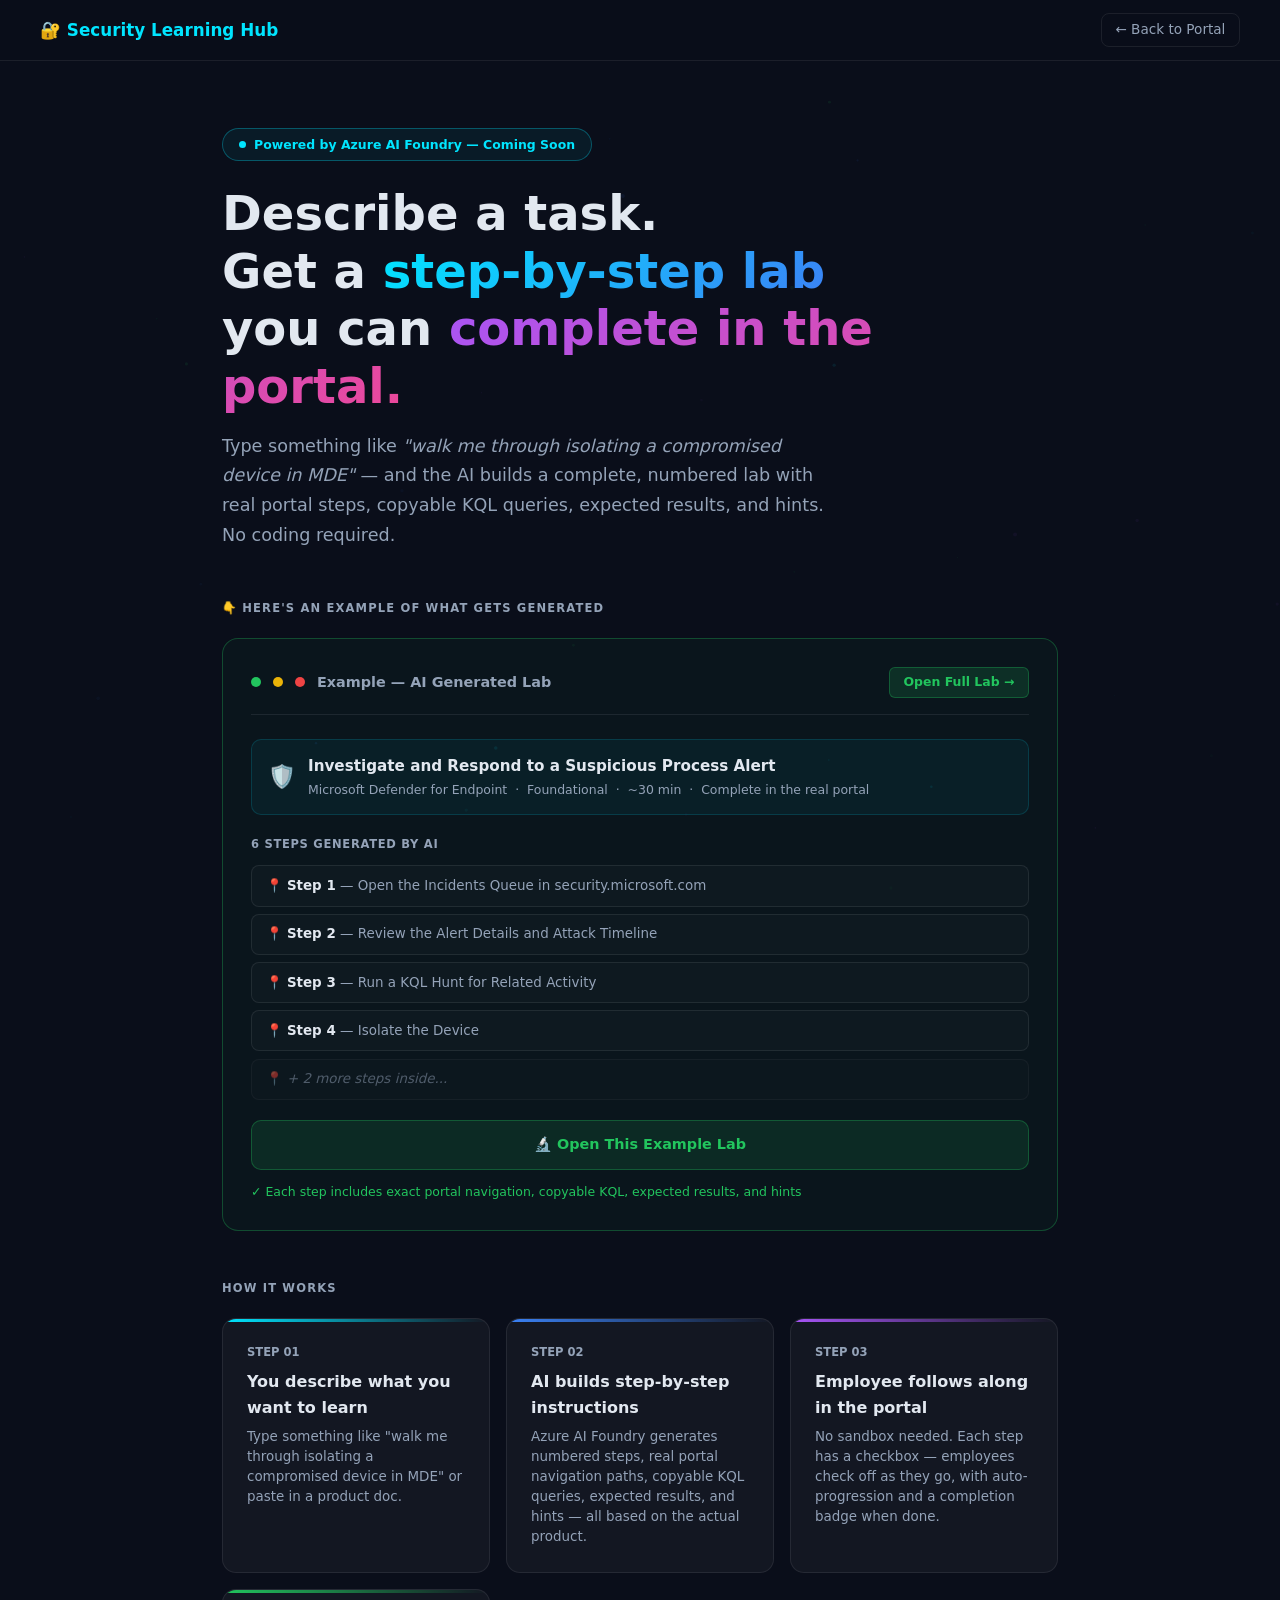
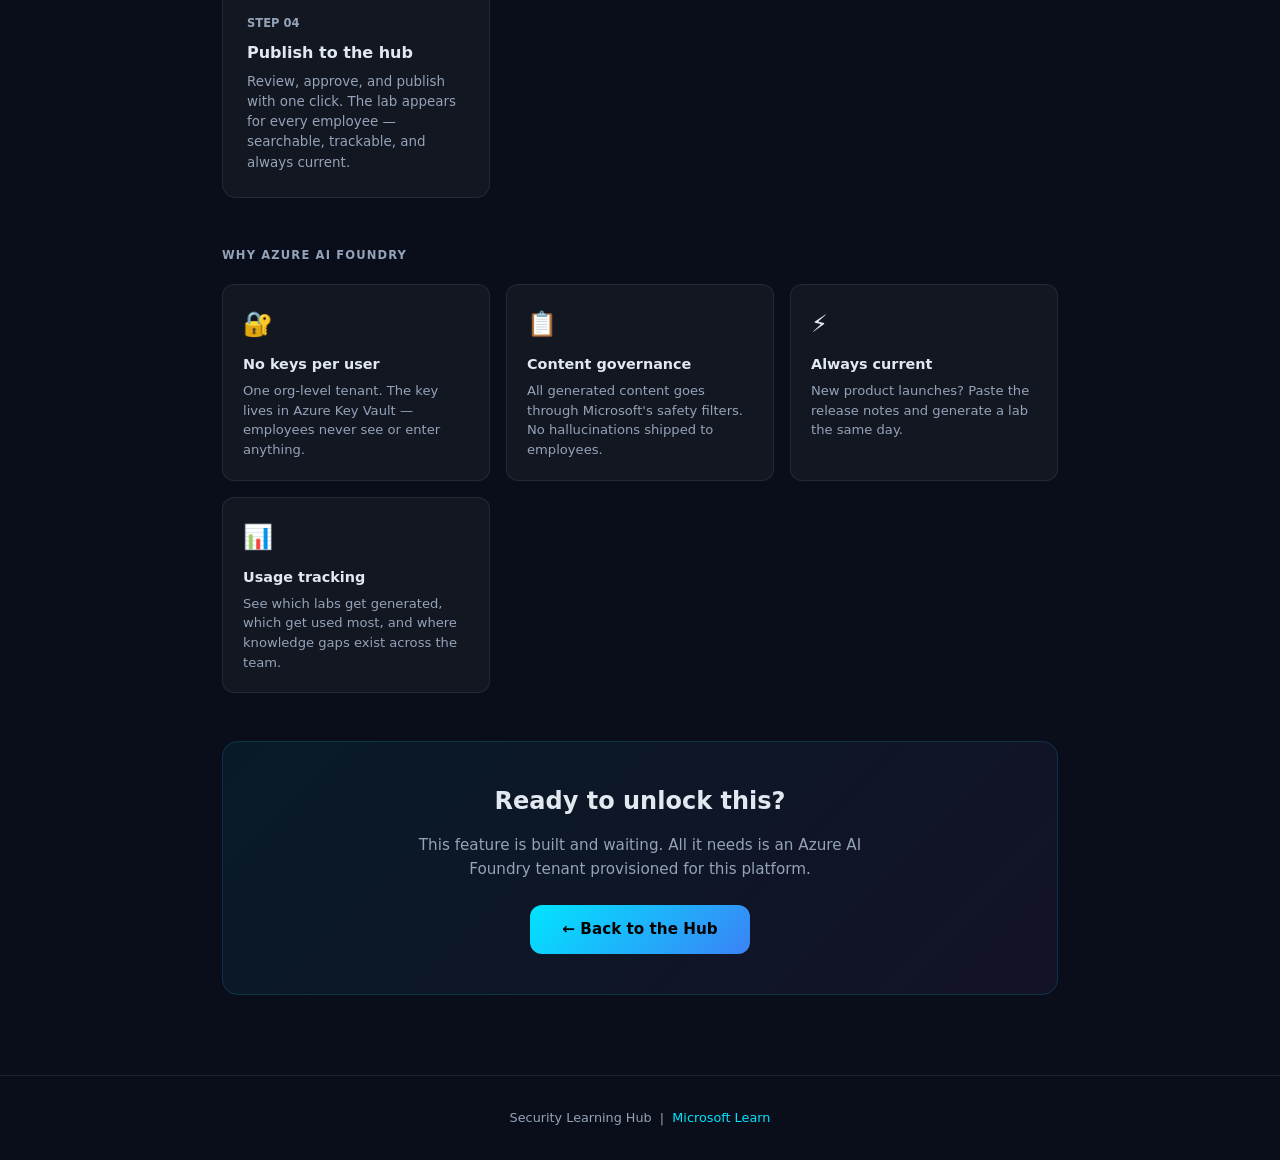
==== commit e9556e12: "Fix all copy to use first person - walk me through Co-authored-by: Copilot <223556219+Copilot@users." ====
--- a/admin/index.html
+++ b/admin/index.html
@@ -91,7 +91,7 @@
   <div class="badge"><span class="dot"></span> Powered by Azure AI Foundry — Coming Soon</div>
 
   <h1>Describe a task.<br>Get a <span class="g1">step-by-step lab</span><br>you can <span class="g2">complete in the portal.</span></h1>
-  <p class="hero-sub">Type something like <em>"walk a new hire through isolating a compromised device in MDE"</em> — and the AI builds a complete, numbered lab with real portal steps, copyable KQL queries, expected results, and hints. No coding required.</p>
+  <p class="hero-sub">Type something like <em>"walk me through isolating a compromised device in MDE"</em> — and the AI builds a complete, numbered lab with real portal steps, copyable KQL queries, expected results, and hints. No coding required.</p>
 
   <p class="section-label">👇 Here's an example of what gets generated</p>
   <div class="mockup" style="border-color:rgba(34,197,94,.3);background:rgba(34,197,94,.04);margin-bottom:3rem">
@@ -125,8 +125,8 @@
   <div class="flow">
     <div class="flow-step s1">
       <div class="step-num">STEP 01</div>
-      <div class="step-title">You describe the lab</div>
-      <div class="step-desc">Type something like "Walk a new hire through isolating a compromised device in MDE" or paste in a product doc.</div>
+      <div class="step-title">You describe what you want to learn</div>
+      <div class="step-desc">Type something like "walk me through isolating a compromised device in MDE" or paste in a product doc.</div>
     </div>
     <div class="flow-step s2">
       <div class="step-num">STEP 02</div>
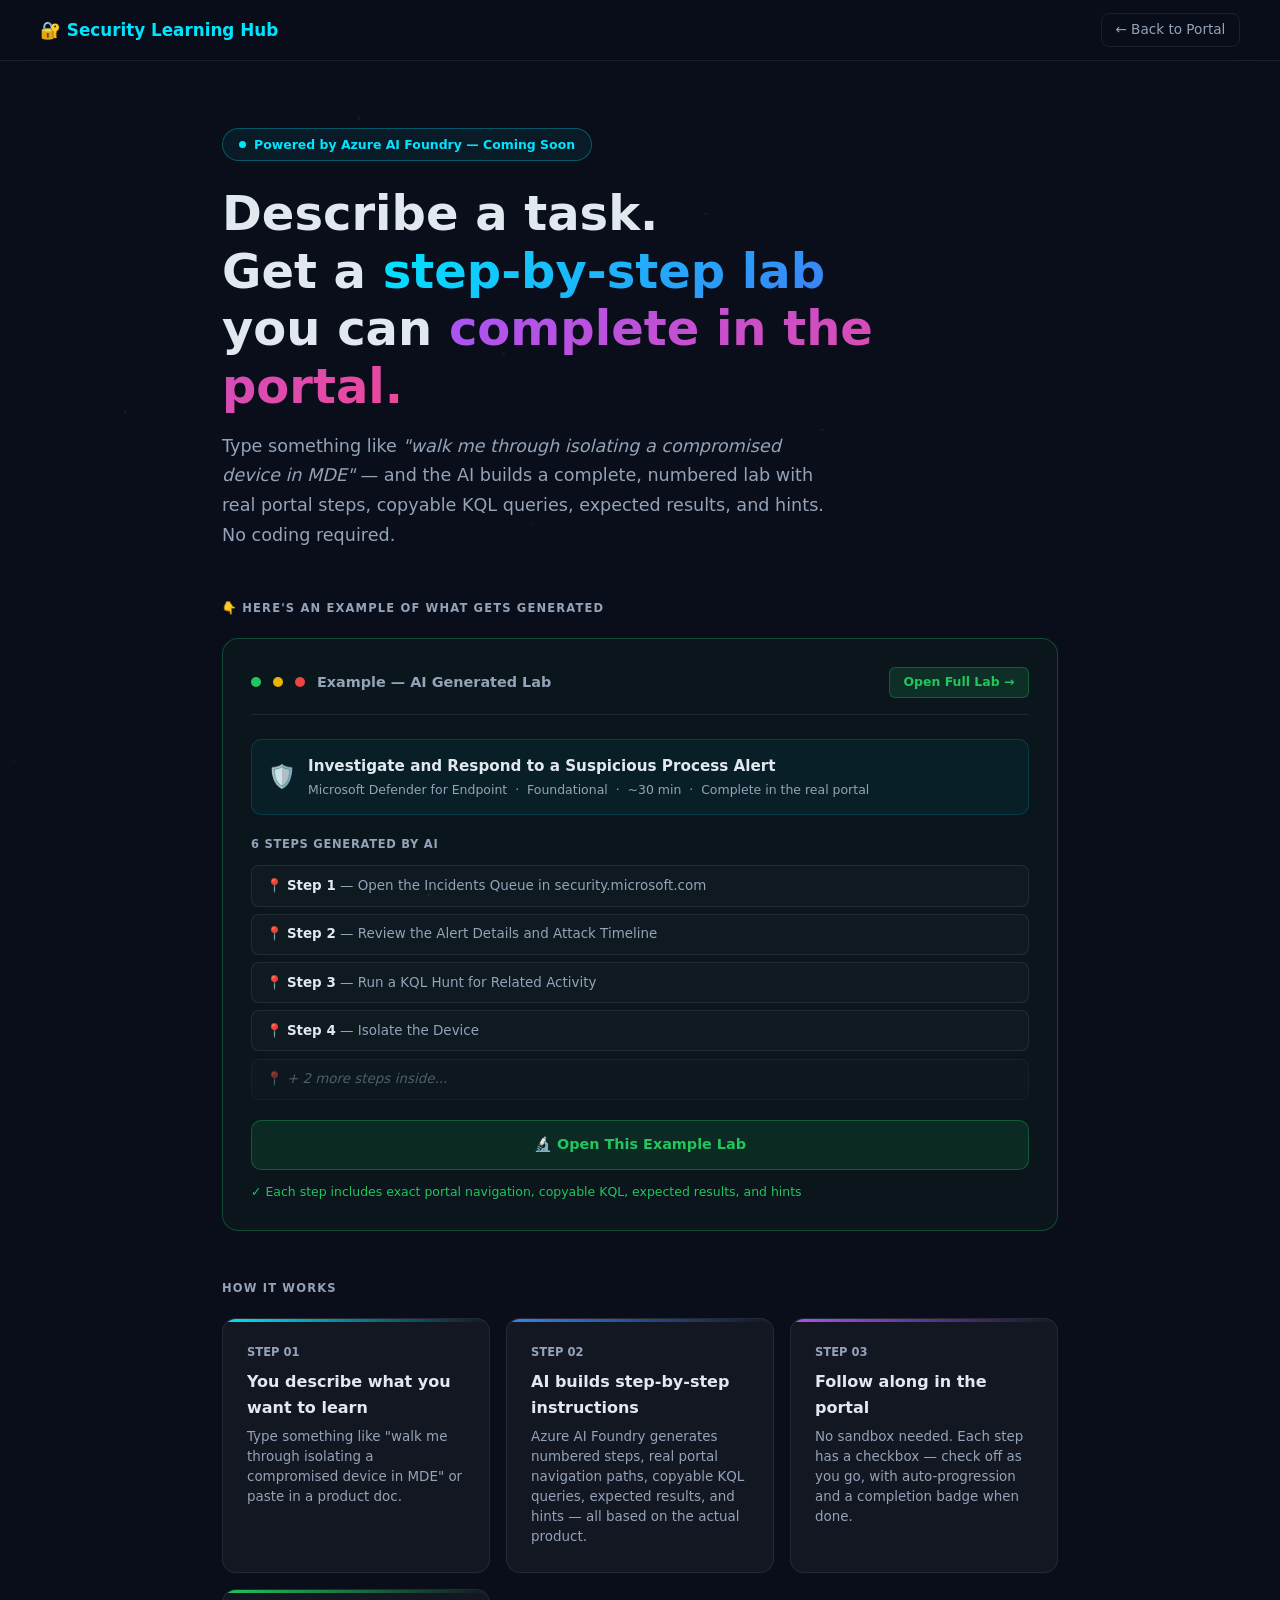
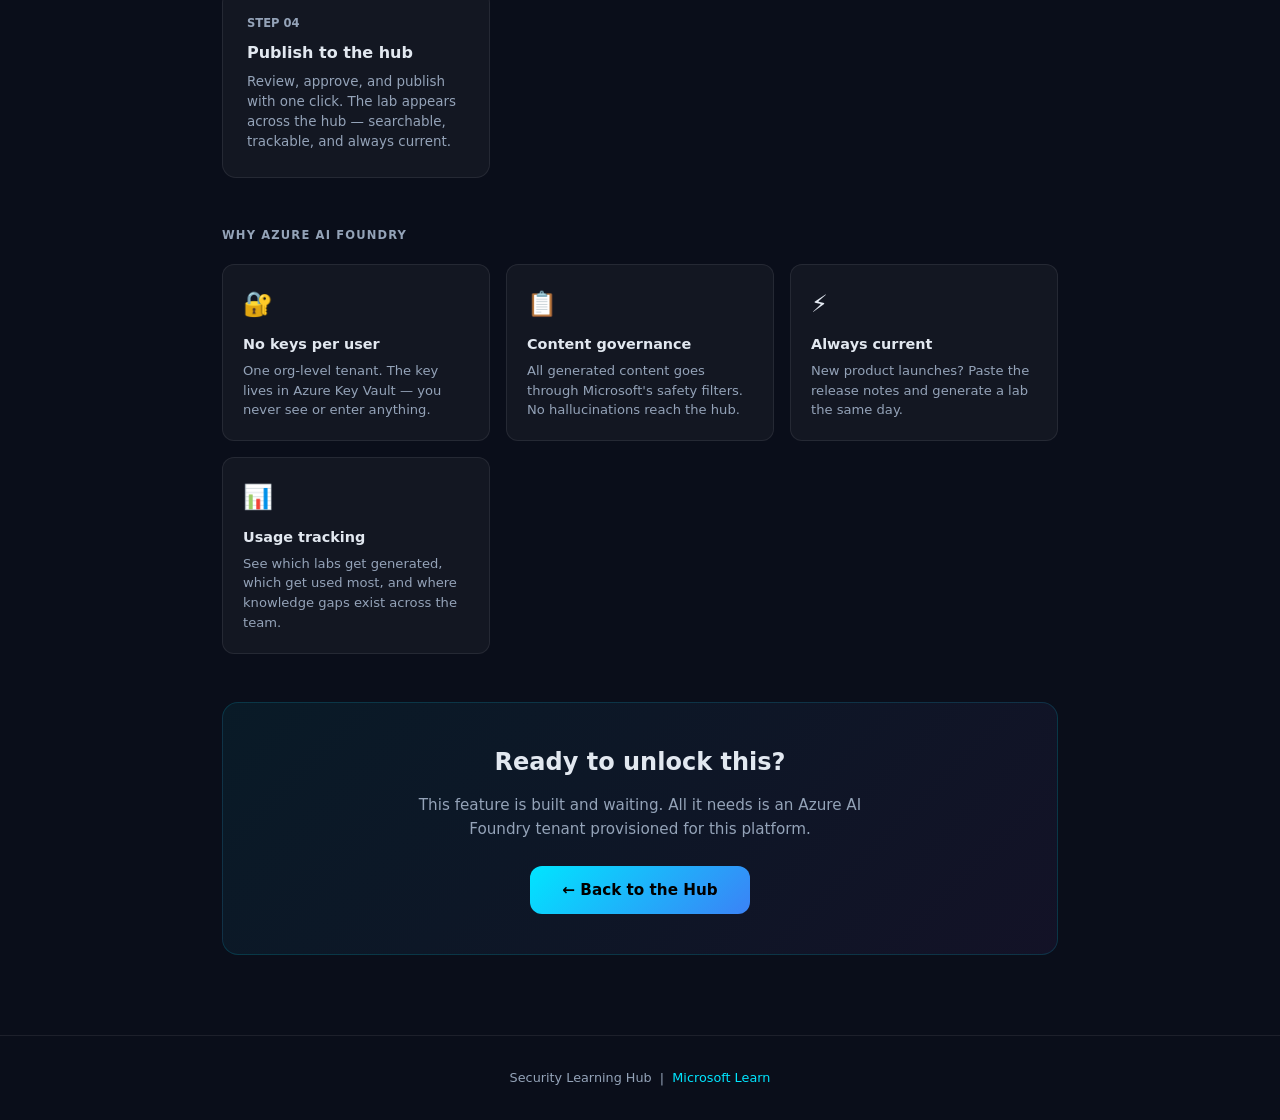
==== commit 1cdf9337: "Security audit: remove personal identifiers, fix remaining employee language" ====
--- a/admin/index.html
+++ b/admin/index.html
@@ -135,13 +135,13 @@
     </div>
     <div class="flow-step s3">
       <div class="step-num">STEP 03</div>
-      <div class="step-title">Employee follows along in the portal</div>
-      <div class="step-desc">No sandbox needed. Each step has a checkbox — employees check off as they go, with auto-progression and a completion badge when done.</div>
+      <div class="step-title">Follow along in the portal</div>
+      <div class="step-desc">No sandbox needed. Each step has a checkbox — check off as you go, with auto-progression and a completion badge when done.</div>
     </div>
     <div class="flow-step s4">
       <div class="step-num">STEP 04</div>
       <div class="step-title">Publish to the hub</div>
-      <div class="step-desc">Review, approve, and publish with one click. The lab appears for every employee — searchable, trackable, and always current.</div>
+      <div class="step-desc">Review, approve, and publish with one click. The lab appears across the hub — searchable, trackable, and always current.</div>
     </div>
   </div>
 
@@ -150,12 +150,12 @@
     <div class="why-card">
       <div class="why-icon">🔐</div>
       <div class="why-title">No keys per user</div>
-      <div class="why-desc">One org-level tenant. The key lives in Azure Key Vault — employees never see or enter anything.</div>
+      <div class="why-desc">One org-level tenant. The key lives in Azure Key Vault — you never see or enter anything.</div>
     </div>
     <div class="why-card">
       <div class="why-icon">📋</div>
       <div class="why-title">Content governance</div>
-      <div class="why-desc">All generated content goes through Microsoft's safety filters. No hallucinations shipped to employees.</div>
+      <div class="why-desc">All generated content goes through Microsoft's safety filters. No hallucinations reach the hub.</div>
     </div>
     <div class="why-card">
       <div class="why-icon">⚡</div>
